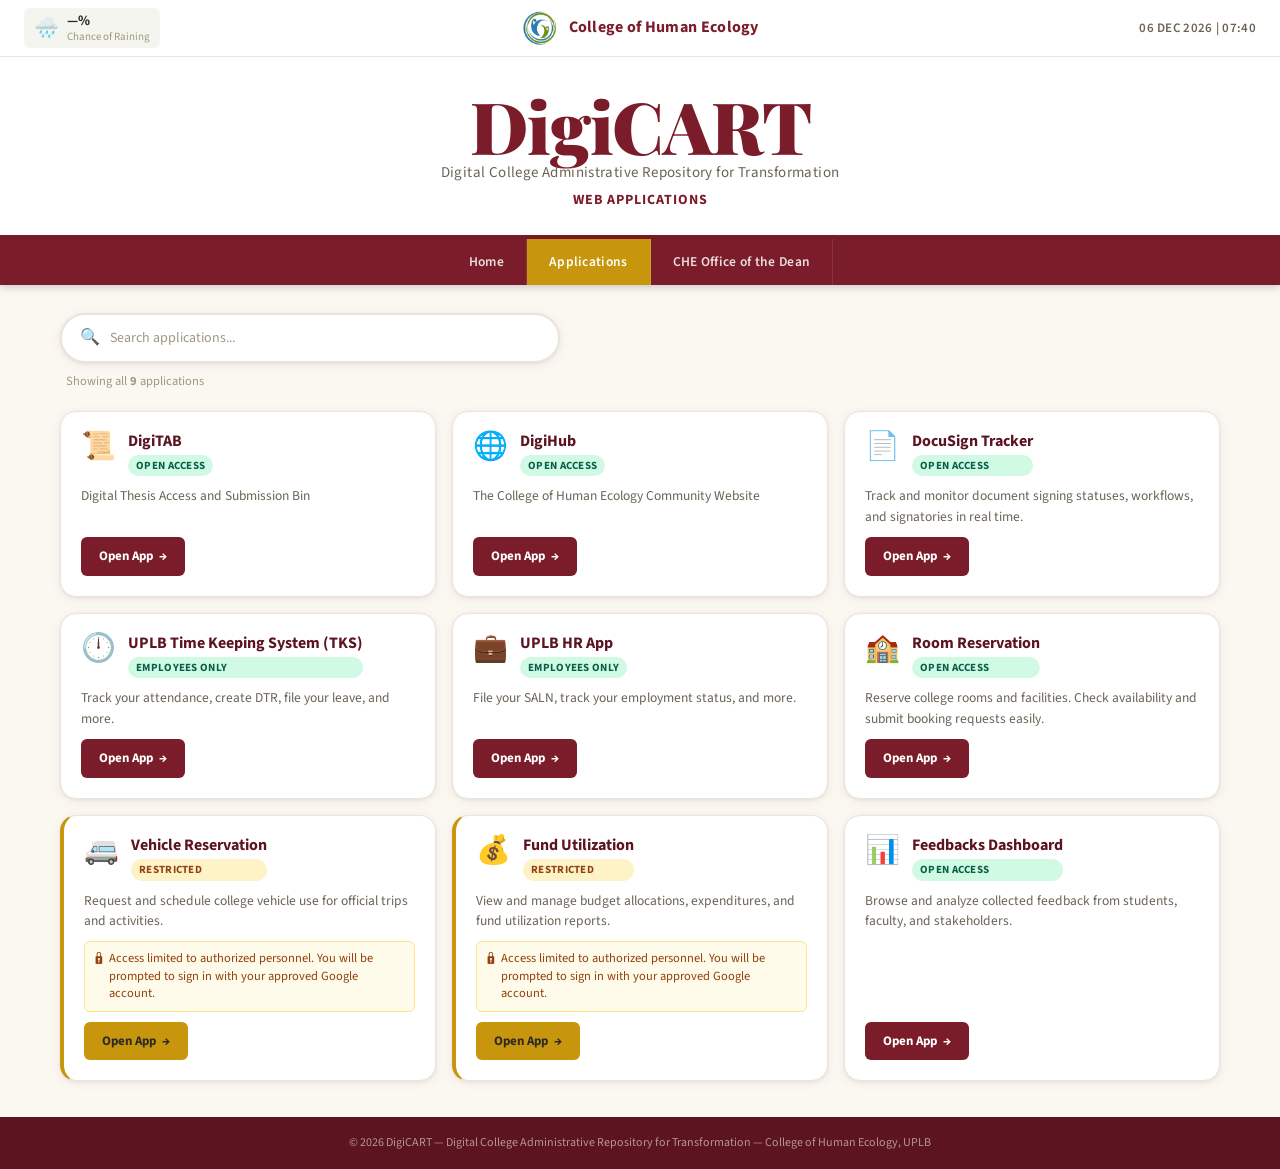
==== apps.html @ 196013cb "Add new email address to apps.html" ====
<!DOCTYPE html>
<html lang="en">
<head>
  <meta charset="UTF-8" />
  <meta name="viewport" content="width=device-width, initial-scale=1.0" />
  <title>DigiCART – Applications</title>
  <link rel="preconnect" href="https://fonts.googleapis.com" />
  <link rel="preconnect" href="https://fonts.gstatic.com" crossorigin />
  <link href="https://fonts.googleapis.com/css2?family=Playfair+Display:wght@700;900&family=Source+Sans+3:wght@300;400;600;700&display=swap" rel="stylesheet" />
  <!-- Google Identity Services -->
  <script src="https://accounts.google.com/gsi/client" async defer></script>
  <link rel="stylesheet" href="css/style.css" />
  <!-- Favicons -->
  <link rel="icon" href="favicon.ico" sizes="any" />
  <link rel="icon" type="image/png" sizes="32x32" href="favicon-32x32.png" />
  <link rel="icon" type="image/png" sizes="16x16" href="favicon-16x16.png" />
  <link rel="apple-touch-icon" href="apple-touch-icon.png" />
</head>
<body>

  <!-- TOP BAR -->
  <div class="topbar">
    <div class="topbar-left">
      <div class="weather">
        <span class="weather-icon">🌧️</span>
        <div class="weather-info">
          <span class="weather-pct" id="weatherPct">—%</span>
          <span class="weather-label">Chance of Raining</span>
        </div>
      </div>
    </div>
    <div class="topbar-center">
      <img src="assets/che-logo.png" alt="CHE Logo" class="topbar-logo" onerror="this.style.display='none'" />
      <span class="topbar-college">College of Human Ecology</span>
    </div>
    <div class="topbar-right" id="datetimeDisplay"></div>
  </div>

  <!-- HERO -->
  <header class="hero">
    <div class="hero-bg"></div>
    <div class="hero-content">
      <h1 class="logo-title">DigiCART</h1>
      <p class="logo-subtitle">Digital College Administrative Repository for Transformation</p>
      <p class="tagline">Web Applications</p>
    </div>
  </header>

  <!-- NAV -->
  <nav class="apps-nav" aria-label="Main Navigation">
    <div class="nav-inner">
      <a href="index.html" class="nav-item">Home</a>
      <a href="apps.html" class="nav-item active">Applications</a>
      <a href="chedo.html" class="nav-item special-nav">CHE Office of the Dean</a>
    </div>
  </nav>

  <!-- APPLICATIONS CONTENT -->
  <main class="page-section">
    <div class="apps-page-wrap">

      <!-- Search Bar -->
      <div class="search-wrap">
        <div class="search-box">
          <span class="search-icon">🔍</span>
          <input
            type="text"
            id="appSearch"
            class="search-input"
            placeholder="Search applications..."
            oninput="filterApps(this.value)"
            autocomplete="off"
          />
          <button class="search-clear" id="searchClear" onclick="clearSearch()" style="display:none;">✕</button>
        </div>
        <p class="search-hint" id="searchHint">Showing all <strong>...</strong> applications</p>
      </div>

      <!-- App Cards -->
      <div class="apps-grid" id="appsGrid">

        <div class="app-card" data-name="digital repository of thesis manuscript">
          <div class="app-card-header">
            <div class="app-icon">📜</div>
            <div class="app-meta">
              <h3 class="app-name">DigiTAB</h3>
              <span class="access-badge open">Open Access</span>
            </div>
          </div>
          <p class="app-desc">Digital Thesis Access and Submission Bin</p>
          <a href="javascript:void(0)" class="app-btn" data-link="https://che-dgtab.uplb.edu.ph" onclick="openApp(this)">
            Open App <span class="arrow">→</span>
          </a>
        </div>
        
        <div class="app-card" data-name="digihub che community website">
          <div class="app-card-header">
            <div class="app-icon">🌐</div>
            <div class="app-meta">
              <h3 class="app-name">DigiHub</h3>
              <span class="access-badge open">Open Access</span>
            </div>
          </div>
          <p class="app-desc">The College of Human Ecology Community Website</p>
          <a href="javascript:void(0)" class="app-btn" data-link="https://sites.google.com/up.edu.ph/che-dghub" onclick="openApp(this)">
            Open App <span class="arrow">→</span>
          </a>
        </div>
        
        <div class="app-card" data-name="docusign tracker document signing">
          <div class="app-card-header">
            <div class="app-icon">📄</div>
            <div class="app-meta">
              <h3 class="app-name">DocuSign Tracker</h3>
              <span class="access-badge open">Open Access</span>
            </div>
          </div>
          <p class="app-desc">Track and monitor document signing statuses, workflows, and signatories in real time.</p>
          <a href="javascript:void(0)" class="app-btn" data-link="https://datastudio.google.com/reporting/9c2fcb98-9b4a-47cd-9f34-782ddbe910fd" onclick="openApp(this)">
            Open App <span class="arrow">→</span>
          </a>
        </div>

        <div class="app-card" data-name="UPLB Time Keeping System">
          <div class="app-card-header">
            <div class="app-icon">🕛</div>
            <div class="app-meta">
              <h3 class="app-name">UPLB Time Keeping System (TKS)</h3>
              <span class="access-badge open">Employees Only</span>
            </div>
          </div>
          <p class="app-desc">Track your attendance, create DTR, file your leave, and more.</p>
          <a href="javascript:void(0)" class="app-btn" data-link="https://tks.uplb.edu.ph" onclick="openApp(this)">
            Open App <span class="arrow">→</span>
          </a>
        </div>

        <div class="app-card" data-name="UPLB HR App">
          <div class="app-card-header">
            <div class="app-icon">💼</div>
            <div class="app-meta">
              <h3 class="app-name">UPLB HR App</h3>
              <span class="access-badge open">Employees Only</span>
            </div>
          </div>
          <p class="app-desc">File your SALN, track your employment status, and more.</p>
          <a href="javascript:void(0)" class="app-btn" data-link="https://hr.uplb.edu.ph" onclick="openApp(this)">
            Open App <span class="arrow">→</span>
          </a>
        </div>
        
        <div class="app-card" data-name="room reservation facility booking">
          <div class="app-card-header">
            <div class="app-icon">🏫</div>
            <div class="app-meta">
              <h3 class="app-name">Room Reservation</h3>
              <span class="access-badge open">Open Access</span>
            </div>
          </div>
          <p class="app-desc">Reserve college rooms and facilities. Check availability and submit booking requests easily.</p>
          <a href="javascript:void(0)" class="app-btn" data-link="https://che-room-reserve.vercel.app/" onclick="openApp(this)">
            Open App <span class="arrow">→</span>
          </a>
        </div>

        <div class="app-card restricted" data-name="vehicle reservation transport van">
          <div class="app-card-header">
            <div class="app-icon">🚐</div>
            <div class="app-meta">
              <h3 class="app-name">Vehicle Reservation</h3>
              <span class="access-badge restricted">Restricted</span>
            </div>
          </div>
          <p class="app-desc">Request and schedule college vehicle use for official trips and activities.</p>
          <div class="restriction-note">
            <span class="lock">🔒</span>
            <span>Access limited to authorized personnel. You will be prompted to sign in with your approved Google account.</span>
          </div>
          <!--- ▼ Authorized emails for Vehicle Reservation ▼ --->
          <a href="javascript:void(0)" class="app-btn restricted-btn" data-link="https://che-vehicle-reserve.vercel.app"
             data-emails="crbalasabas@up.edu.ph,
                          edbatas@up.edu.ph,
                          marepomanta@up.edu.ph,
                          mcdacanay@up.edu.ph,
                          ddegala@up.edu.ph,
                          mddimaano4@up.edu.ph,
                          ameusebio@up.edu.ph,
                          bgeusebio1@up.edu.ph,
                          hbexconde@up.edu.ph,
                          kmgironella@up.edu.ph, 
                          mrmanalo4@up.edu.ph,
                          ssmorales@up.edu.ph, 
                          ldsaucelo@up.edu.ph,
                          lbsolis@up.edu.ph,
                          mrvalenzuela2@up.edu.ph,
                          eaaclas@up.edu.ph,
                          vsangeles@up.edu.ph,
                          canoyjinky16@gmail.com,
                          mprevilleza1@up.edu.ph,
                          semitarafe@gmail.com,
                          rmcabral@up.edu.ph,
                          drescobin@up.edu.ph,
                          asmacapua@up.edu.ph,
                          lbmateo@up.edu.ph,
                          ahpalanginan1@up.edu.ph,
                          amsuizo@up.edu.ph,
                          lmalborida@up.edu.ph,
                          sdencarnacion@up.edu.ph,
                          ryanllamas1988@gmail.com,
                          pcramos1@up.edu.ph,
                          drlampayan@up.edu.ph,
                          danterasgo@gmail.com,
                          jesusftolentino@gmail.com,
                          ilvibal@up.edu.ph,
                          aferana@up.edu.ph,
                          rlvillaran@up.edu.ph,
                          markfrancismartinez384@gmail.com,
                          adherrera1@up.edu.ph,
                          amdelacruz21@up.edu.ph,
                          jrcullat@up.edu.ph,
                          mgsamonte@up.edu.ph,
                          che_do.uplb@up.edu.ph,
                          che.kmo.uplb@up.edu.ph,
                          dsdsche.uplb@up.edu.ph,
                          che_dcerp.uplb@up.edu.ph,
                          dhfds.uplb@up.edu.ph,
                          ihnf-che@up.edu.ph"
             onclick="openGatedApp(this)">
            Open App <span class="arrow">→</span>
          </a>
        </div>

        <div class="app-card restricted" data-name="fund utilization budget finance expenditure">
          <div class="app-card-header">
            <div class="app-icon">💰</div>
            <div class="app-meta">
              <h3 class="app-name">Fund Utilization</h3>
              <span class="access-badge restricted">Restricted</span>
            </div>
          </div>
          <p class="app-desc">View and manage budget allocations, expenditures, and fund utilization reports.</p>
          <div class="restriction-note">
            <span class="lock">🔒</span>
            <span>Access limited to authorized personnel. You will be prompted to sign in with your approved Google account.</span>
          </div>
          <!--- Change this link for new deployment --->
          <!--- ▼ Authorized emails for Fund Utilization ▼ --->
          <a href="javascript:void(0)" class="app-btn restricted-btn" data-link="https://fund-utilization.vercel.app"
             data-emails="che_do.uplb@up.edu.ph,
                          che.kmo.uplb@up.edu.ph,
                          dsdsche.uplb@up.edu.ph,
                          che_dcerp.uplb@up.edu.ph,
                          dhfds.uplb@up.edu.ph,
                          ihnf-che@up.edu.ph,
                          jsamparo@up.edu.ph,
                          mrnguyenorca@up.edu.ph,
                          mddimaano4@up.edu.ph,
                          vsangeles@up.edu.ph,
                          ameusebio@up.edu.ph,
                          hbexconde@up.edu.ph,
                          drescobin@up.edu.ph,
                          lmalborida@up.edu.ph,
                          drlampayan@up.edu.ph,
                          rlvillaran@up.edu.ph,
                          jrcullat@up.edu.ph,
                          che_ocs.uplb@up.edu.ph,
                          rzalbor@up.edu.ph,
                          jpencina@up.edu.ph,
                          che_library.uplb@up.edu.ph,
                          bgeusebio1@up.edu.ph"
             onclick="openGatedApp(this)">
            Open App <span class="arrow">→</span>
          </a>
        </div>

        <div class="app-card" data-name="feedbacks dashboard survey responses">
          <div class="app-card-header">
            <div class="app-icon">📊</div>
            <div class="app-meta">
              <h3 class="app-name">Feedbacks Dashboard</h3>
              <span class="access-badge open">Open Access</span>
            </div>
          </div>
          <p class="app-desc">Browse and analyze collected feedback from students, faculty, and stakeholders.</p>
          <a href="javascript:void(0)" class="app-btn" data-link="https://che-feedback.vercel.app/" onclick="openApp(this)">
            Open App <span class="arrow">→</span>
          </a>
        </div>
      </div>

      <!-- No results -->
      <div class="no-results" id="noResults" style="display:none;">
        <span class="no-results-icon">🔎</span>
        <p>No applications found for "<span id="noResultsTerm"></span>"</p>
        <button onclick="clearSearch()">Clear search</button>
      </div>

    </div>
  </main>

  <footer class="site-footer">
    <p>© <span id="footerYear"></span> DigiCART &mdash; Digital College Administrative Repository for Transformation &mdash; College of Human Ecology, UPLB</p>
  </footer>

  <script src="js/data.js"></script>
  <script src="js/main.js"></script>
</body>
</html>
---- css/style.css ----
/* =============================================
   DigiCART – Main Stylesheet
   Color Palette: Maroon #7B1C2A | Gold #C8960C | Dark Green #1B4332
   ============================================= */

*, *::before, *::after { box-sizing: border-box; margin: 0; padding: 0; }

:root {
  --maroon:       #7B1C2A;
  --maroon-dark:  #5C1420;
  --maroon-light: #9e2236;
  --gold:         #C8960C;
  --gold-light:   #e8b420;
  --green:        #1B4332;
  --green-light:  #2D6A4F;
  --cream:        #FBF8F2;
  --white:        #FFFFFF;
  --gray-100:     #F5F5F0;
  --gray-200:     #E8E5DC;
  --gray-400:     #A09880;
  --gray-600:     #6B6355;
  --gray-800:     #2C2A24;
  --font-display: 'Playfair Display', Georgia, serif;
  --font-body:    'Source Sans 3', Arial, sans-serif;
  --radius-sm:    6px;
  --radius-md:    10px;
  --radius-lg:    16px;
  --shadow-card:  0 2px 12px rgba(123,28,42,0.08), 0 1px 3px rgba(0,0,0,0.06);
  --shadow-hover: 0 6px 24px rgba(123,28,42,0.16), 0 2px 8px rgba(0,0,0,0.08);
}

html { scroll-behavior: smooth; }

body {
  font-family: var(--font-body);
  background: var(--cream);
  color: var(--gray-800);
  min-height: 100vh;
  font-size: 15px;
  line-height: 1.6;
}

/* ── TOPBAR ── */
.topbar {
  display: flex;
  justify-content: space-between;
  align-items: center;
  padding: 8px 24px;
  background: var(--white);
  border-bottom: 1px solid var(--gray-200);
  font-size: 13px;
  color: var(--gray-600);
  position: relative;
  min-height: 56px;
}

.topbar-left { display: flex; align-items: center; gap: 10px; }

.topbar-center {
  display: flex;
  align-items: center;
  gap: 10px;
  position: absolute;
  left: 50%;
  transform: translateX(-50%);
}
.topbar-logo {
  height: 40px;
  width: auto;
  max-height: 40px;
  object-fit: contain;
  display: block;
}
.topbar-college {
  font-size: 16px;
  font-weight: 700;
  color: var(--maroon);
  letter-spacing: 0.3px;
  white-space: nowrap;
}


.weather {
  display: flex;
  align-items: center;
  gap: 8px;
  background: var(--gray-100);
  border-radius: var(--radius-sm);
  padding: 4px 10px;
}
.weather-icon { font-size: 20px; }
.weather-info { display: flex; flex-direction: column; line-height: 1.2; }
.weather-pct { font-weight: 700; font-size: 14px; color: var(--gray-800); }
.weather-label { font-size: 11px; color: var(--gray-400); }

.topbar-right { font-weight: 600; color: var(--gray-600); letter-spacing: 0.3px; }

/* ── HERO ── */
.hero {
  position: relative;
  text-align: center;
  padding: 32px 24px 24px;
  overflow: hidden;
  background: var(--white);
  border-bottom: 4px solid var(--maroon);
}

.hero-bg {
  position: absolute;
  inset: 0;
  background:
    url('assets/uplb-bg.jpg') center/cover no-repeat;
  opacity: 0.08;
  pointer-events: none;
}

.hero-content { position: relative; z-index: 1; }

.logo-wrap {
  display: flex;
  align-items: center;
  justify-content: center;
  gap: 16px;
  margin-bottom: 6px;
}

.che-logo { height: 64px; width: auto; }

.logo-title {
  font-family: var(--font-display);
  font-size: clamp(2.8rem, 6vw, 4.5rem);
  font-weight: 900;
  color: var(--maroon);
  letter-spacing: -1px;
  line-height: 1;
}

.logo-subtitle {
  font-size: 15px;
  color: var(--gray-600);
  letter-spacing: 0.4px;
  margin-bottom: 4px;
}

.tagline {
  font-size: 14px;
  font-weight: 700;
  color: var(--maroon);
  letter-spacing: 1px;
  text-transform: uppercase;
}

/* ── NAV ── */
.apps-nav {
  background: var(--maroon);
  position: sticky;
  top: 0;
  z-index: 100;
  box-shadow: 0 2px 8px rgba(0,0,0,0.2);
}

.nav-inner {
  display: flex;
  align-items: stretch;
  justify-content: center;
  overflow-x: auto;
  scrollbar-width: none;
}
.nav-inner::-webkit-scrollbar { display: none; }

.nav-item {
  display: flex;
  align-items: center;
  padding: 12px 22px;
  color: rgba(255,255,255,0.85);
  text-decoration: none;
  font-size: 13.5px;
  font-weight: 600;
  white-space: nowrap;
  letter-spacing: 0.3px;
  border-right: 1px solid rgba(255,255,255,0.1);
  transition: background 0.2s, color 0.2s;
}
.nav-item:hover, .nav-item.active { background: var(--gold); color: var(--white); }
.restricted-nav::after { content: ' 🔒'; font-size: 11px; }

/* ── DROPDOWN NAV ── */
.nav-dropdown {
  position: relative;
}
.nav-dropdown-btn {
  background: none;
  border: none;
  font-family: var(--font-body);
  cursor: pointer;
  display: flex;
  align-items: center;
  gap: 6px;
  height: 100%;
}
.nav-chevron {
  font-size: 11px;
  transition: transform 0.2s;
  display: inline-block;
}
.nav-dropdown.open .nav-chevron { transform: rotate(180deg); }

.nav-dropdown-menu {
  display: none;
  position: absolute;
  top: 100%;
  left: 50%;
  transform: translateX(-50%);
  background: var(--white);
  border-radius: var(--radius-md);
  box-shadow: 0 8px 32px rgba(0,0,0,0.18);
  border: 1px solid var(--gray-200);
  min-width: 280px;
  z-index: 999;
  overflow: hidden;
  animation: dropdownFade 0.18s ease;
}
.nav-dropdown.open .nav-dropdown-menu { display: block; }

@keyframes dropdownFade {
  from { opacity: 0; transform: translateX(-50%) translateY(-6px); }
  to   { opacity: 1; transform: translateX(-50%) translateY(0); }
}

.dropdown-item {
  display: flex;
  align-items: center;
  gap: 12px;
  padding: 11px 16px;
  text-decoration: none;
  color: var(--gray-800);
  border-bottom: 1px solid var(--gray-100);
  transition: background 0.15s;
}
.dropdown-item:last-child { border-bottom: none; }
.dropdown-item:hover { background: var(--gray-100); }

.dd-icon { font-size: 20px; flex-shrink: 0; }
.dd-text { display: flex; flex-direction: column; gap: 2px; }
.dd-name { font-size: 13.5px; font-weight: 600; color: var(--maroon-dark); }

.dd-badge {
  display: inline-block;
  font-size: 10px;
  font-weight: 700;
  padding: 1px 7px;
  border-radius: 20px;
  text-transform: uppercase;
  letter-spacing: 0.3px;
  align-self: flex-start;
}
.dd-badge.open { background: #D1FAE5; color: #065F46; }
.dd-badge.restricted { background: #FEF3C7; color: #92400E; }



/* ── PAGE SECTIONS (Home / Applications) ── */
.page-section {
  max-width: 1200px;
  margin: 0 auto;
  padding: 28px 20px;
  animation: pageFade 0.25s ease;
}
@keyframes pageFade {
  from { opacity: 0; transform: translateY(8px); }
  to   { opacity: 1; transform: translateY(0); }
}

/* ── HOME: SIDE-BY-SIDE GRID ── */
.home-grid {
  display: grid;
  grid-template-columns: 1fr 1fr;
  gap: 24px;
}

/* ── APPLICATIONS PAGE ── */
.apps-page-wrap { display: flex; flex-direction: column; gap: 20px; }

/* ── SEARCH BAR ── */
.search-wrap {
  display: flex;
  flex-direction: column;
  gap: 8px;
  max-width: 500px;
}
.search-box {
  display: flex;
  align-items: center;
  gap: 10px;
  background: var(--white);
  border: 2px solid var(--gray-200);
  border-radius: 30px;
  padding: 10px 18px;
  box-shadow: var(--shadow-card);
  transition: border-color 0.2s, box-shadow 0.2s;
}
.search-box:focus-within {
  border-color: var(--maroon);
  box-shadow: 0 0 0 3px rgba(123,28,42,0.1);
}
.search-icon { font-size: 16px; flex-shrink: 0; }
.search-input {
  border: none;
  outline: none;
  flex: 1;
  font-size: 14px;
  font-family: var(--font-body);
  color: var(--gray-800);
  background: transparent;
}
.search-input::placeholder { color: var(--gray-400); }
.search-clear {
  background: none;
  border: none;
  cursor: pointer;
  color: var(--gray-400);
  font-size: 13px;
  padding: 2px 4px;
  border-radius: 50%;
  transition: background 0.15s, color 0.15s;
}
.search-clear:hover { background: var(--gray-200); color: var(--gray-800); }
.search-hint { font-size: 12.5px; color: var(--gray-400); padding-left: 6px; }

/* ── NO RESULTS ── */
.no-results {
  text-align: center;
  padding: 48px 20px;
  color: var(--gray-400);
}
.no-results-icon { font-size: 40px; display: block; margin-bottom: 12px; }
.no-results p { font-size: 15px; margin-bottom: 14px; color: var(--gray-600); }
.no-results button {
  padding: 8px 20px;
  background: var(--maroon);
  color: #fff;
  border: none;
  border-radius: var(--radius-sm);
  font-size: 13px;
  cursor: pointer;
  font-family: var(--font-body);
}
.no-results button:hover { background: var(--maroon-dark); }

/* ── SECTION TITLE ── */
.section-title {
  font-family: var(--font-display);
  font-size: 1.4rem;
  color: var(--maroon);
  margin-bottom: 16px;
  padding-bottom: 8px;
  border-bottom: 2px solid var(--gold);
  display: inline-block;
}

/* ── APP CARDS GRID ── */
.apps-grid {
  display: grid;
  grid-template-columns: repeat(auto-fill, minmax(280px, 1fr));
  gap: 16px;
}

/* ── APP CARD ── */
.app-card {
  background: var(--white);
  border-radius: var(--radius-lg);
  border: 1.5px solid var(--gray-200);
  padding: 20px;
  box-shadow: var(--shadow-card);
  transition: box-shadow 0.25s, transform 0.2s, border-color 0.2s;
  display: flex;
  flex-direction: column;
  gap: 10px;
}
.app-card:hover {
  box-shadow: var(--shadow-hover);
  transform: translateY(-2px);
  border-color: var(--maroon-light);
}
.app-card.restricted { border-left: 4px solid var(--gold); }
.app-card.chedo-card {
  border-left: 4px solid var(--green);
  grid-column: 1 / -1;
}

.app-card-header {
  display: flex;
  align-items: flex-start;
  gap: 12px;
}
.app-icon { font-size: 28px; flex-shrink: 0; line-height: 1; }
.app-meta { display: flex; flex-direction: column; gap: 4px; }
.app-name { font-size: 16px; font-weight: 700; color: var(--maroon-dark); line-height: 1.2; }
.app-desc { font-size: 13.5px; color: var(--gray-600); line-height: 1.5; flex: 1; }

/* ── BADGES ── */
.access-badge {
  display: inline-block;
  font-size: 11px;
  font-weight: 700;
  padding: 2px 8px;
  border-radius: 20px;
  letter-spacing: 0.3px;
  text-transform: uppercase;
}
.access-badge.open { background: #D1FAE5; color: #065F46; }
.access-badge.restricted { background: #FEF3C7; color: #92400E; }
.access-badge.chedo { background: #D1FAE5; color: var(--green); }
.access-badge.small { font-size: 10px; padding: 1px 6px; }

/* ── RESTRICTION NOTE ── */
.restriction-note {
  display: flex;
  align-items: flex-start;
  gap: 6px;
  background: #FFFBEB;
  border: 1px solid #FDE68A;
  border-radius: var(--radius-sm);
  padding: 8px 10px;
  font-size: 12.5px;
  color: #92400E;
  line-height: 1.4;
}
.restriction-note.chedo-note {
  background: #F0FDF4;
  border-color: #86EFAC;
  color: #166534;
}
.restriction-note.small { font-size: 11.5px; padding: 6px 8px; }
.lock { flex-shrink: 0; font-size: 13px; }

/* ── APP BUTTONS ── */
.app-btn {
  display: inline-flex;
  align-items: center;
  gap: 6px;
  padding: 9px 18px;
  background: var(--maroon);
  color: var(--white);
  font-weight: 700;
  font-size: 13px;
  border-radius: var(--radius-sm);
  text-decoration: none;
  border: none;
  cursor: pointer;
  transition: background 0.2s, transform 0.15s;
  margin-top: auto;
  align-self: flex-start;
  font-family: var(--font-body);
}
.app-btn:hover { background: var(--maroon-dark); transform: translateX(2px); }
.app-btn .arrow { transition: transform 0.2s; }
.app-btn:hover .arrow { transform: translateX(3px); }

.restricted-btn { background: var(--gold); color: var(--gray-800); }
.restricted-btn:hover { background: #a57a09; color: var(--white); }

.chedo-btn {
  background: var(--green);
  width: 100%;
  justify-content: center;
  padding: 11px 20px;
}
.chedo-btn:hover { background: var(--green-light); }

.sub-btn { background: var(--green); font-size: 12px; padding: 7px 14px; }
.sub-btn:hover { background: var(--green-light); }


/* ── CHE DO PORTAL HIDDEN/REVEAL ── */
.chedo-hidden {
  display: none;
}
.chedo-revealed {
  display: flex;
  animation: chedoReveal 0.4s ease;
}
@keyframes chedoReveal {
  from { opacity: 0; transform: translateY(16px); }
  to   { opacity: 1; transform: translateY(0); }
}


.chedo-subapps {
  display: none;
  flex-direction: column;
  gap: 12px;
  margin-top: 4px;
  padding-top: 16px;
  border-top: 2px dashed var(--green-light);
}
.chedo-subapps.open { display: flex; }

.subapps-label {
  font-size: 11px;
  font-weight: 700;
  text-transform: uppercase;
  letter-spacing: 1px;
  color: var(--green);
  margin-bottom: 4px;
}

.sub-app-card {
  background: var(--gray-100);
  border-radius: var(--radius-md);
  border: 1px solid #D1FAE5;
  padding: 14px;
  display: flex;
  flex-direction: column;
  gap: 8px;
}

.sub-app-header {
  display: flex;
  align-items: center;
  gap: 10px;
}
.sub-icon { font-size: 20px; }
.sub-name { font-size: 14px; font-weight: 700; color: var(--green); }
.sub-desc { font-size: 12.5px; color: var(--gray-600); }

/* ── SIDEBAR ── */
.sidebar { display: flex; flex-direction: column; gap: 16px; }

.sidebar-card {
  border-radius: var(--radius-lg);
  padding: 20px;
  box-shadow: var(--shadow-card);
}

/* Events card */
.events-card {
  background: var(--maroon);
  color: var(--white);
}
.events-card .sidebar-title {
  font-family: var(--font-display);
  font-size: 1.2rem;
  color: var(--white);
  margin-bottom: 14px;
  font-weight: 700;
}

.event-month {
  font-size: 13px;
  font-weight: 700;
  color: var(--gold-light);
  text-transform: uppercase;
  letter-spacing: 1px;
  margin: 10px 0 8px;
}

.event-item {
  display: flex;
  align-items: flex-start;
  gap: 14px;
  padding: 7px 0;
  border-bottom: 1px solid rgba(255,255,255,0.1);
}
.event-item:last-child { border-bottom: none; }
.event-day {
  font-size: 15px;
  font-weight: 700;
  color: var(--gold-light);
  min-width: 24px;
  flex-shrink: 0;
}
.event-name { font-size: 13.5px; color: rgba(255,255,255,0.9); line-height: 1.4; }
.event-name sup { font-size: 10px; }

/* Past events — dimmed / grayed out */
.event-item.event-past { opacity: 0.45; }
.event-item.event-past .event-day  { color: rgba(255,255,255,0.5); }
.event-item.event-past .event-name { color: rgba(255,255,255,0.5); }

/* Next upcoming event — highlighted */
.event-item.event-next {
  background: rgba(200,150,12,0.18);
  border: 1px solid rgba(232,180,32,0.5);
  border-left: 3px solid var(--gold-light);
  border-radius: 8px;
  padding: 10px 12px;
  margin: 6px 0;
}
.event-item.event-next .event-day  { color: var(--gold-light); }
.event-item.event-next .event-name { color: var(--white); font-weight: 600; }
.event-badge {
  margin-left: auto;
  align-self: flex-start;
  flex-shrink: 0;
  font-size: 9.5px;
  font-weight: 700;
  letter-spacing: 0.6px;
  text-transform: uppercase;
  background: var(--gold-light);
  color: var(--maroon-dark);
  padding: 2px 8px;
  border-radius: 20px;
  white-space: nowrap;
}

/* DigiHUB reference card */
.digihub-card {
  position: relative;
  display: flex;
  flex-direction: column;
  align-items: center;
  justify-content: center;
  text-align: center;
  background: var(--white);
  border: 1px solid var(--gray-200);
  border-top: 4px solid var(--gold);
  overflow: hidden;
}
.digihub-card::before {
  content: "";
  position: absolute;
  inset: 0;
  background:
    radial-gradient(circle at 88% 12%, rgba(200,150,12,0.07), transparent 42%),
    radial-gradient(circle at 8% 92%, rgba(123,28,42,0.06), transparent 45%);
  pointer-events: none;
}
.digihub-card > * { position: relative; z-index: 1; }

.digihub-emblem {
  display: flex;
  align-items: center;
  justify-content: center;
  width: 56px;
  height: 56px;
  margin-bottom: 14px;
  border-radius: 50%;
  background: var(--cream);
  border: 1px solid var(--gray-200);
  color: var(--maroon);
}

.digihub-title {
  font-family: var(--font-display);
  font-size: 1.45rem;
  font-weight: 900;
  color: var(--maroon);
  letter-spacing: 0.3px;
  margin-bottom: 6px;
}
.digihub-title::after {
  content: "";
  display: block;
  width: 46px;
  height: 2px;
  margin: 10px auto 0;
  background: var(--gold);
  border-radius: 2px;
}

.digihub-text {
  max-width: 340px;
  margin: 14px 0 22px;
  font-size: 14.5px;
  line-height: 1.65;
  color: var(--gray-600);
}
.digihub-inline-link {
  color: var(--maroon);
  font-weight: 600;
  text-decoration: none;
  border-bottom: 1.5px solid var(--gold);
  transition: color 0.2s, border-color 0.2s;
}
.digihub-inline-link:hover {
  color: var(--maroon-dark);
  border-color: var(--maroon-dark);
}

.digihub-btn {
  display: inline-flex;
  align-items: center;
  gap: 8px;
  padding: 11px 24px;
  background: var(--maroon);
  color: var(--white);
  font-family: var(--font-body);
  font-size: 14px;
  font-weight: 600;
  letter-spacing: 0.3px;
  text-decoration: none;
  border-radius: 30px;
  box-shadow: 0 2px 8px rgba(123,28,42,0.18);
  transition: background 0.2s, transform 0.2s, box-shadow 0.2s;
}
.digihub-btn:hover {
  background: var(--maroon-dark);
  transform: translateY(-2px);
  box-shadow: var(--shadow-hover);
}
.digihub-arrow { transition: transform 0.2s; }
.digihub-btn:hover .digihub-arrow { transform: translateX(4px); }

/* ── RESTRICTED ACCESS MODAL ── */
#restricted-modal {
  position: fixed;
  inset: 0;
  z-index: 10000;
  display: flex;
  align-items: center;
  justify-content: center;
  opacity: 0;
  transition: opacity 0.25s ease;
}
#restricted-modal.modal-visible { opacity: 1; }

.modal-backdrop {
  position: absolute;
  inset: 0;
  background: rgba(0, 0, 0, 0.55);
  backdrop-filter: blur(3px);
}

.modal-box {
  position: relative;
  background: var(--white);
  border-radius: 18px;
  padding: 36px 32px 28px;
  max-width: 420px;
  width: 90%;
  box-shadow: 0 20px 60px rgba(0,0,0,0.25);
  transform: translateY(16px);
  transition: transform 0.25s ease;
  text-align: center;
}
#restricted-modal.modal-visible .modal-box {
  transform: translateY(0);
}

.modal-icon {
  font-size: 44px;
  margin-bottom: 12px;
  line-height: 1;
}

.modal-title {
  font-family: var(--font-display);
  font-size: 1.3rem;
  color: var(--maroon);
  margin-bottom: 4px;
}

.modal-app-name {
  font-size: 13px;
  font-weight: 700;
  color: var(--gold);
  text-transform: uppercase;
  letter-spacing: 0.8px;
  margin-bottom: 20px;
}

.modal-body {
  background: var(--gray-100);
  border-radius: 10px;
  padding: 16px;
  margin-bottom: 24px;
  text-align: left;
}

.modal-body > p {
  font-size: 13.5px;
  color: var(--gray-600);
  margin-bottom: 14px;
  text-align: center;
}

.modal-steps {
  display: flex;
  flex-direction: column;
  gap: 10px;
}

.modal-step {
  display: flex;
  align-items: flex-start;
  gap: 10px;
  font-size: 13px;
  color: var(--gray-800);
  line-height: 1.45;
}

.step-num {
  background: var(--maroon);
  color: white;
  font-size: 11px;
  font-weight: 700;
  width: 20px;
  height: 20px;
  border-radius: 50%;
  display: flex;
  align-items: center;
  justify-content: center;
  flex-shrink: 0;
  margin-top: 1px;
}

.modal-actions {
  display: flex;
  gap: 10px;
  justify-content: center;
}

.modal-btn {
  padding: 10px 24px;
  border-radius: var(--radius-sm);
  font-size: 14px;
  font-weight: 700;
  font-family: var(--font-body);
  cursor: pointer;
  border: none;
  transition: background 0.2s, transform 0.15s;
}
.modal-btn:hover { transform: translateY(-1px); }

.modal-btn.cancel {
  background: var(--gray-200);
  color: var(--gray-800);
  flex: 1;
}
.modal-btn.cancel:hover { background: var(--gray-400); color: white; }

.modal-btn.continue {
  background: var(--maroon);
  color: white;
  flex: 2;
  display: flex;
  align-items: center;
  justify-content: center;
  gap: 6px;
}
.modal-btn.continue:hover { background: var(--maroon-dark); }

/* ── EMAIL VERIFICATION MODAL ── */
#email-verify-modal {
  position: fixed;
  inset: 0;
  z-index: 10000;
  display: flex;
  align-items: center;
  justify-content: center;
  opacity: 0;
  transition: opacity 0.25s ease;
}
#email-verify-modal.modal-visible { opacity: 1; }

.ev-backdrop {
  position: absolute;
  inset: 0;
  background: rgba(0, 0, 0, 0.55);
  backdrop-filter: blur(3px);
}

.ev-box {
  position: relative;
  background: var(--white);
  border-radius: 18px;
  padding: 36px 32px 28px;
  max-width: 440px;
  width: 90%;
  box-shadow: 0 20px 60px rgba(0,0,0,0.25);
  transform: translateY(16px);
  transition: transform 0.25s ease;
  text-align: center;
}
#email-verify-modal.modal-visible .ev-box { transform: translateY(0); }

.ev-icon { font-size: 44px; margin-bottom: 12px; line-height: 1; }

.ev-title {
  font-family: var(--font-display);
  font-size: 1.3rem;
  color: var(--maroon);
  margin-bottom: 6px;
}

.ev-subtitle {
  font-size: 13px;
  color: var(--gray-600);
  margin-bottom: 20px;
  line-height: 1.5;
}

.ev-input-wrap {
  display: flex;
  flex-direction: column;
  gap: 8px;
  margin-bottom: 20px;
  text-align: left;
}

.ev-label {
  font-size: 12px;
  font-weight: 700;
  color: var(--gray-600);
  text-transform: uppercase;
  letter-spacing: 0.5px;
}

.ev-input {
  width: 100%;
  padding: 11px 14px;
  border: 2px solid var(--gray-200);
  border-radius: var(--radius-sm);
  font-size: 14px;
  font-family: var(--font-body);
  color: var(--gray-800);
  transition: border-color 0.2s, box-shadow 0.2s;
  outline: none;
}
.ev-input:focus {
  border-color: var(--maroon);
  box-shadow: 0 0 0 3px rgba(123,28,42,0.1);
}
.ev-input.ev-error {
  border-color: #dc2626;
  box-shadow: 0 0 0 3px rgba(220,38,38,0.1);
}

.ev-error-msg {
  font-size: 12px;
  color: #dc2626;
  font-weight: 600;
  display: none;
  gap: 4px;
  align-items: center;
}
.ev-error-msg.show { display: flex; }

.ev-hint {
  font-size: 11.5px;
  color: var(--gray-400);
  background: var(--gray-100);
  border-radius: var(--radius-sm);
  padding: 8px 12px;
  text-align: left;
  margin-bottom: 20px;
}
.ev-hint strong { color: var(--maroon); }

.ev-actions {
  display: flex;
  gap: 10px;
  justify-content: center;
}

.ev-btn {
  padding: 10px 24px;
  border-radius: var(--radius-sm);
  font-size: 14px;
  font-weight: 700;
  font-family: var(--font-body);
  cursor: pointer;
  border: none;
  transition: background 0.2s, transform 0.15s;
}
.ev-btn:hover { transform: translateY(-1px); }

.ev-btn.cancel {
  background: var(--gray-200);
  color: var(--gray-800);
  flex: 1;
}
.ev-btn.cancel:hover { background: var(--gray-400); color: white; }

.ev-btn.verify {
  background: var(--maroon);
  color: white;
  flex: 2;
  display: flex;
  align-items: center;
  justify-content: center;
  gap: 6px;
}
.ev-btn.verify:hover { background: var(--maroon-dark); }
.ev-btn.verify:disabled {
  background: var(--gray-400);
  cursor: not-allowed;
  transform: none;
}

/* ── CHE DO RESTRICTED MODAL ── */
#chedo-restricted-modal {
  position: fixed;
  inset: 0;
  z-index: 10000;
  display: flex;
  align-items: center;
  justify-content: center;
  opacity: 0;
  transition: opacity 0.25s ease;
}
#chedo-restricted-modal.modal-visible { opacity: 1; }

.chedo-modal-box {
  border-top: 4px solid #2D6A4F;
}

.chedo-modal-title {
  color: #1B4332 !important;
}

.chedo-modal-app-name {
  color: #C8960C !important;
}

.chedo-step-num {
  background: #2D6A4F !important;
}

.chedo-continue-btn {
  background: #1B4332 !important;
}
.chedo-continue-btn:hover {
  background: #0D2B1F !important;
}

#chedo-restricted-modal .modal-box {
  transform: translateY(16px);
  transition: transform 0.25s ease;
}
#chedo-restricted-modal.modal-visible .modal-box {
  transform: translateY(0);
}

/* ── FOOTER ── */
.site-footer {
  text-align: center;
  padding: 16px;
  background: var(--maroon-dark);
  color: rgba(255,255,255,0.55);
  font-size: 12px;
  margin-top: 8px;
}

/* ── RESPONSIVE ── */
@media (max-width: 900px) {
  .home-grid { grid-template-columns: 1fr; }
}

@media (max-width: 600px) {
  .logo-title { font-size: 2.5rem; }
  .apps-grid { grid-template-columns: 1fr; }
  .topbar { flex-direction: column; gap: 4px; align-items: flex-start; }
  .topbar-center { position: static; transform: none; }
  .search-wrap { max-width: 100%; }
  .modal-box { padding: 28px 20px 22px; }
  .modal-actions { flex-direction: column; }
}
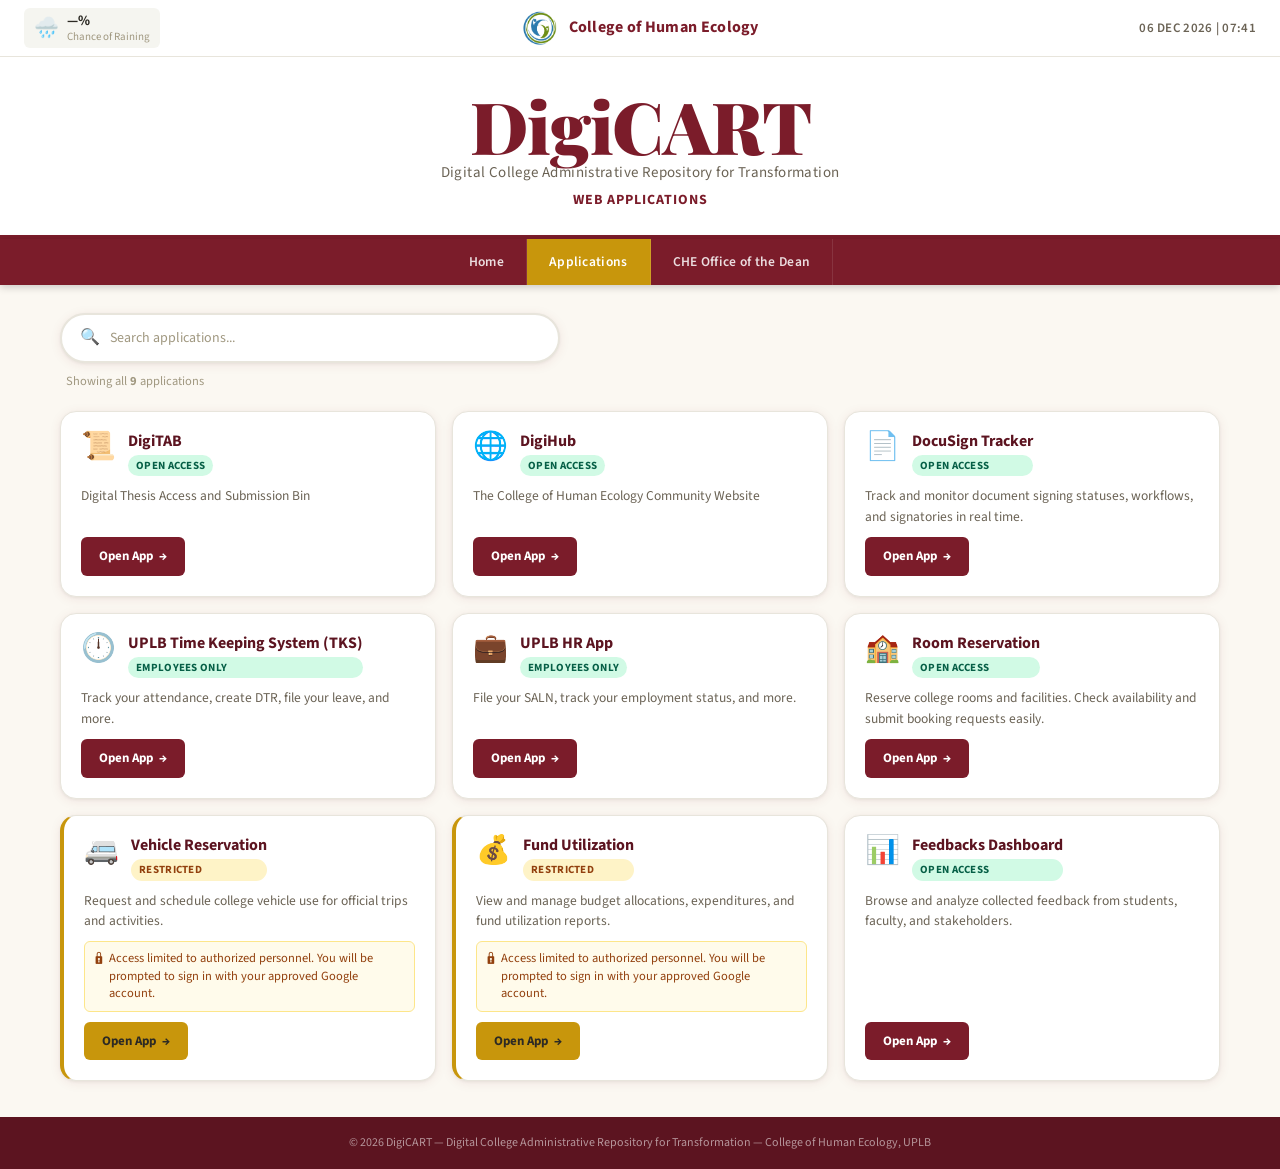
==== commit 3782826b: "Add data-embed attribute to app links" ====
--- a/apps.html
+++ b/apps.html
@@ -17,7 +17,6 @@
   <link rel="apple-touch-icon" href="apple-touch-icon.png" />
 </head>
 <body>
-
   <!-- TOP BAR -->
   <div class="topbar">
     <div class="topbar-left">
@@ -35,7 +34,6 @@
     </div>
     <div class="topbar-right" id="datetimeDisplay"></div>
   </div>
-
   <!-- HERO -->
   <header class="hero">
     <div class="hero-bg"></div>
@@ -45,7 +43,6 @@
       <p class="tagline">Web Applications</p>
     </div>
   </header>
-
   <!-- NAV -->
   <nav class="apps-nav" aria-label="Main Navigation">
     <div class="nav-inner">
@@ -54,11 +51,9 @@
       <a href="chedo.html" class="nav-item special-nav">CHE Office of the Dean</a>
     </div>
   </nav>
-
   <!-- APPLICATIONS CONTENT -->
   <main class="page-section">
     <div class="apps-page-wrap">
-
       <!-- Search Bar -->
       <div class="search-wrap">
         <div class="search-box">
@@ -75,10 +70,8 @@
         </div>
         <p class="search-hint" id="searchHint">Showing all <strong>...</strong> applications</p>
       </div>
-
       <!-- App Cards -->
       <div class="apps-grid" id="appsGrid">
-
         <div class="app-card" data-name="digital repository of thesis manuscript">
           <div class="app-card-header">
             <div class="app-icon">📜</div>
@@ -92,7 +85,7 @@
             Open App <span class="arrow">→</span>
           </a>
         </div>
-        
+
         <div class="app-card" data-name="digihub che community website">
           <div class="app-card-header">
             <div class="app-icon">🌐</div>
@@ -106,7 +99,7 @@
             Open App <span class="arrow">→</span>
           </a>
         </div>
-        
+
         <div class="app-card" data-name="docusign tracker document signing">
           <div class="app-card-header">
             <div class="app-icon">📄</div>
@@ -120,7 +113,6 @@
             Open App <span class="arrow">→</span>
           </a>
         </div>
-
         <div class="app-card" data-name="UPLB Time Keeping System">
           <div class="app-card-header">
             <div class="app-icon">🕛</div>
@@ -134,7 +126,6 @@
             Open App <span class="arrow">→</span>
           </a>
         </div>
-
         <div class="app-card" data-name="UPLB HR App">
           <div class="app-card-header">
             <div class="app-icon">💼</div>
@@ -148,7 +139,7 @@
             Open App <span class="arrow">→</span>
           </a>
         </div>
-        
+
         <div class="app-card" data-name="room reservation facility booking">
           <div class="app-card-header">
             <div class="app-icon">🏫</div>
@@ -158,11 +149,10 @@
             </div>
           </div>
           <p class="app-desc">Reserve college rooms and facilities. Check availability and submit booking requests easily.</p>
-          <a href="javascript:void(0)" class="app-btn" data-link="https://che-room-reserve.vercel.app/" onclick="openApp(this)">
-            Open App <span class="arrow">→</span>
-          </a>
-        </div>
-
+          <a href="javascript:void(0)" class="app-btn" data-link="https://che-room-reserve.vercel.app/" data-embed="true" onclick="openApp(this)">
+            Open App <span class="arrow">→</span>
+          </a>
+        </div>
         <div class="app-card restricted" data-name="vehicle reservation transport van">
           <div class="app-card-header">
             <div class="app-icon">🚐</div>
@@ -177,7 +167,7 @@
             <span>Access limited to authorized personnel. You will be prompted to sign in with your approved Google account.</span>
           </div>
           <!--- ▼ Authorized emails for Vehicle Reservation ▼ --->
-          <a href="javascript:void(0)" class="app-btn restricted-btn" data-link="https://che-vehicle-reserve.vercel.app"
+          <a href="javascript:void(0)" class="app-btn restricted-btn" data-link="https://che-vehicle-reserve.vercel.app" data-embed="true"
              data-emails="crbalasabas@up.edu.ph,
                           edbatas@up.edu.ph,
                           marepomanta@up.edu.ph,
@@ -187,9 +177,9 @@
                           ameusebio@up.edu.ph,
                           bgeusebio1@up.edu.ph,
                           hbexconde@up.edu.ph,
-                          kmgironella@up.edu.ph, 
+                          kmgironella@up.edu.ph,
                           mrmanalo4@up.edu.ph,
-                          ssmorales@up.edu.ph, 
+                          ssmorales@up.edu.ph,
                           ldsaucelo@up.edu.ph,
                           lbsolis@up.edu.ph,
                           mrvalenzuela2@up.edu.ph,
@@ -224,12 +214,13 @@
                           dsdsche.uplb@up.edu.ph,
                           che_dcerp.uplb@up.edu.ph,
                           dhfds.uplb@up.edu.ph,
-                          ihnf-che@up.edu.ph"
+                          ihnf-che@up.edu.ph,
+                          jpencina@up.edu.ph,
+                          che_library.uplb@up.edu.ph"
              onclick="openGatedApp(this)">
             Open App <span class="arrow">→</span>
           </a>
         </div>
-
         <div class="app-card restricted" data-name="fund utilization budget finance expenditure">
           <div class="app-card-header">
             <div class="app-icon">💰</div>
@@ -245,7 +236,7 @@
           </div>
           <!--- Change this link for new deployment --->
           <!--- ▼ Authorized emails for Fund Utilization ▼ --->
-          <a href="javascript:void(0)" class="app-btn restricted-btn" data-link="https://fund-utilization.vercel.app"
+          <a href="javascript:void(0)" class="app-btn restricted-btn" data-link="https://fund-utilization.vercel.app" data-embed="true"
              data-emails="che_do.uplb@up.edu.ph,
                           che.kmo.uplb@up.edu.ph,
                           dsdsche.uplb@up.edu.ph,
@@ -272,7 +263,6 @@
             Open App <span class="arrow">→</span>
           </a>
         </div>
-
         <div class="app-card" data-name="feedbacks dashboard survey responses">
           <div class="app-card-header">
             <div class="app-icon">📊</div>
@@ -282,26 +272,22 @@
             </div>
           </div>
           <p class="app-desc">Browse and analyze collected feedback from students, faculty, and stakeholders.</p>
-          <a href="javascript:void(0)" class="app-btn" data-link="https://che-feedback.vercel.app/" onclick="openApp(this)">
-            Open App <span class="arrow">→</span>
-          </a>
-        </div>
-      </div>
-
+          <a href="javascript:void(0)" class="app-btn" data-link="https://che-feedback.vercel.app/" data-embed="true" onclick="openApp(this)">
+            Open App <span class="arrow">→</span>
+          </a>
+        </div>
+      </div>
       <!-- No results -->
       <div class="no-results" id="noResults" style="display:none;">
         <span class="no-results-icon">🔎</span>
         <p>No applications found for "<span id="noResultsTerm"></span>"</p>
         <button onclick="clearSearch()">Clear search</button>
       </div>
-
     </div>
   </main>
-
   <footer class="site-footer">
     <p>© <span id="footerYear"></span> DigiCART &mdash; Digital College Administrative Repository for Transformation &mdash; College of Human Ecology, UPLB</p>
   </footer>
-
   <script src="js/data.js"></script>
   <script src="js/main.js"></script>
 </body>
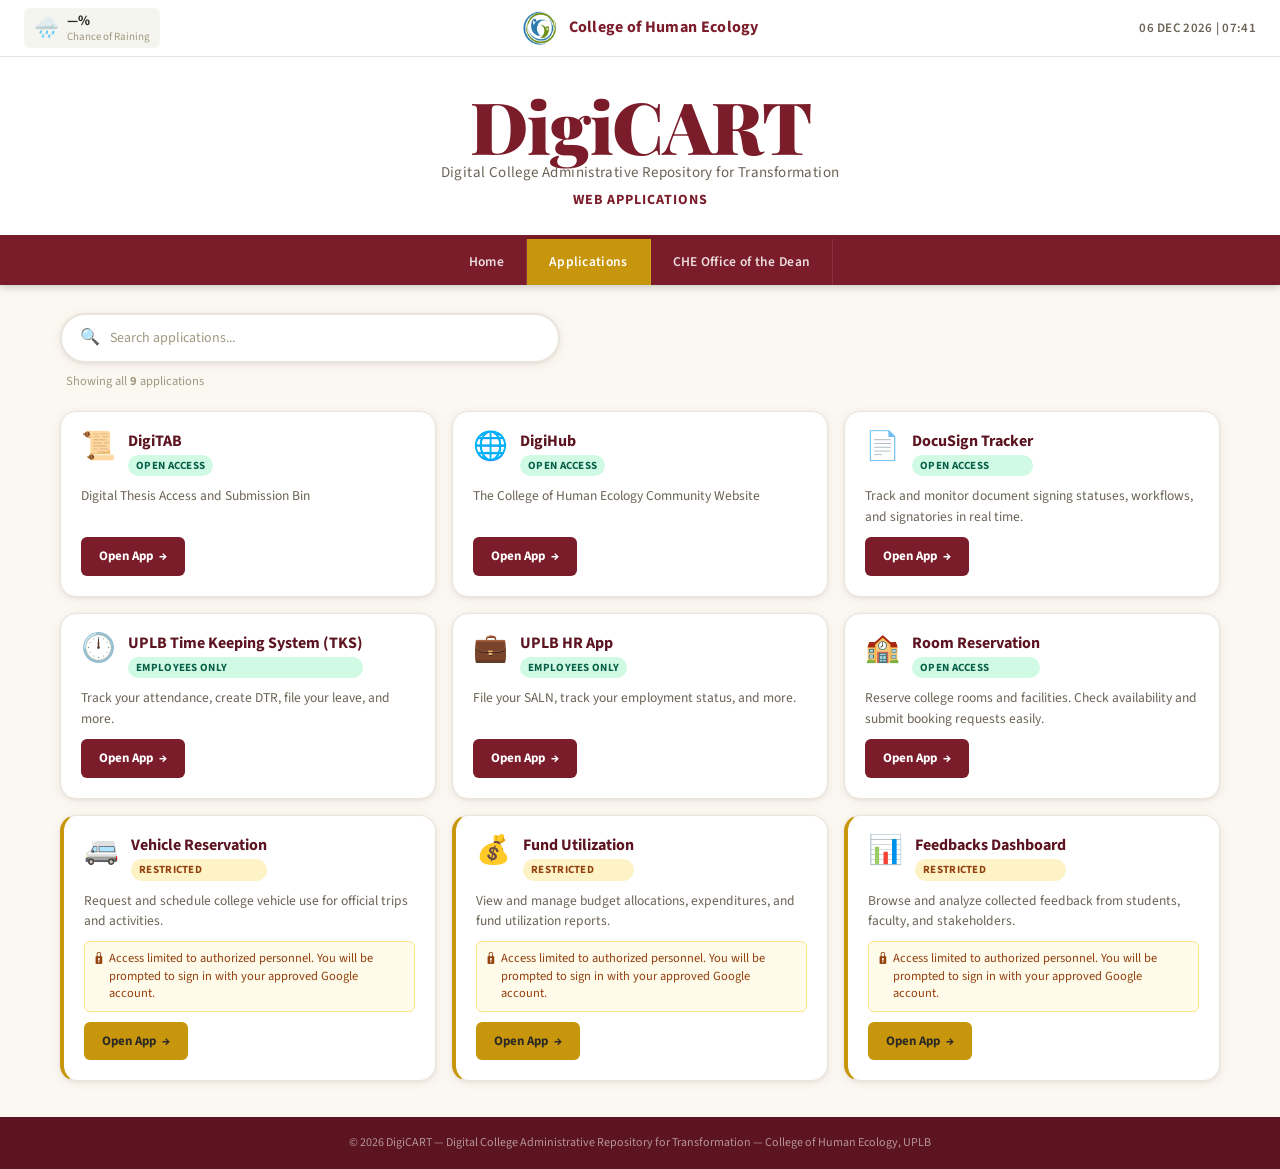
==== commit 7c586c51: "Enhance Feedbacks Dashboard with restricted access info Added restricted access badge and updated ap" ====
--- a/apps.html
+++ b/apps.html
@@ -149,10 +149,11 @@
             </div>
           </div>
           <p class="app-desc">Reserve college rooms and facilities. Check availability and submit booking requests easily.</p>
-          <a href="javascript:void(0)" class="app-btn" data-link="https://che-room-reserve.vercel.app/" data-embed="true" onclick="openApp(this)">
-            Open App <span class="arrow">→</span>
-          </a>
-        </div>
+          <a href="javascript:void(0)" class="app-btn" data-link="https://che-room-reserve.vercel.app/" data-embed="true" data-slug="room-reservation" onclick="openApp(this)">
+            Open App <span class="arrow">→</span>
+          </a>
+        </div>
+        
         <div class="app-card restricted" data-name="vehicle reservation transport van">
           <div class="app-card-header">
             <div class="app-icon">🚐</div>
@@ -167,7 +168,7 @@
             <span>Access limited to authorized personnel. You will be prompted to sign in with your approved Google account.</span>
           </div>
           <!--- ▼ Authorized emails for Vehicle Reservation ▼ --->
-          <a href="javascript:void(0)" class="app-btn restricted-btn" data-link="https://che-vehicle-reserve.vercel.app" data-embed="true"
+          <a href="javascript:void(0)" class="app-btn restricted-btn" data-link="https://che-vehicle-reserve.vercel.app" data-embed="true" data-slug="vehicle-reservation"
              data-emails="crbalasabas@up.edu.ph,
                           edbatas@up.edu.ph,
                           marepomanta@up.edu.ph,
@@ -221,6 +222,7 @@
             Open App <span class="arrow">→</span>
           </a>
         </div>
+        
         <div class="app-card restricted" data-name="fund utilization budget finance expenditure">
           <div class="app-card-header">
             <div class="app-icon">💰</div>
@@ -236,7 +238,7 @@
           </div>
           <!--- Change this link for new deployment --->
           <!--- ▼ Authorized emails for Fund Utilization ▼ --->
-          <a href="javascript:void(0)" class="app-btn restricted-btn" data-link="https://fund-utilization.vercel.app" data-embed="true"
+          <a href="javascript:void(0)" class="app-btn restricted-btn" data-link="https://fund-utilization.vercel.app" data-embed="true" data-slug="fund-utilization"
              data-emails="che_do.uplb@up.edu.ph,
                           che.kmo.uplb@up.edu.ph,
                           dsdsche.uplb@up.edu.ph,
@@ -263,20 +265,65 @@
             Open App <span class="arrow">→</span>
           </a>
         </div>
-        <div class="app-card" data-name="feedbacks dashboard survey responses">
+
+        <div class="app-card restricted" data-name="feedbacks dashboard survey responses">
           <div class="app-card-header">
             <div class="app-icon">📊</div>
             <div class="app-meta">
               <h3 class="app-name">Feedbacks Dashboard</h3>
-              <span class="access-badge open">Open Access</span>
+              <span class="access-badge restricted">Restricted</span>
             </div>
           </div>
           <p class="app-desc">Browse and analyze collected feedback from students, faculty, and stakeholders.</p>
-          <a href="javascript:void(0)" class="app-btn" data-link="https://che-feedback.vercel.app/" data-embed="true" onclick="openApp(this)">
-            Open App <span class="arrow">→</span>
-          </a>
-        </div>
-      </div>
+          <div class="restriction-note">
+            <span class="lock">🔒</span>
+            <span>Access limited to authorized personnel. You will be prompted to sign in with your approved Google account.</span>
+          </div>
+          <!--- Change this link for new deployment --->
+          <!--- ▼ Authorized emails for Fund Utilization ▼ --->
+          <a href="javascript:void(0)" class="app-btn restricted-btn" data-link="https://che-feedback.vercel.app/" data-embed="true" data-slug="feedbacks-dashboard"
+             data-emails="che_do.uplb@up.edu.ph,
+                          che.kmo.uplb@up.edu.ph,
+                          dsdsche.uplb@up.edu.ph,
+                          che_dcerp.uplb@up.edu.ph,
+                          dhfds.uplb@up.edu.ph,
+                          ihnf-che@up.edu.ph,
+                          jsamparo@up.edu.ph,
+                          mrnguyenorca@up.edu.ph,
+                          mddimaano4@up.edu.ph,
+                          vsangeles@up.edu.ph,
+                          ameusebio@up.edu.ph,
+                          hbexconde@up.edu.ph,
+                          drescobin@up.edu.ph,
+                          lmalborida@up.edu.ph,
+                          drlampayan@up.edu.ph,
+                          rlvillaran@up.edu.ph,
+                          jrcullat@up.edu.ph,
+                          che_ocs.uplb@up.edu.ph,
+                          rzalbor@up.edu.ph,
+                          jpencina@up.edu.ph,
+                          che_library.uplb@up.edu.ph,
+                          bgeusebio1@up.edu.ph"
+             onclick="openGatedApp(this)">
+            Open App <span class="arrow">→</span>
+          </a>
+        </div>
+        
+       <!-- <div class="app-card" data-name="feedbacks dashboard survey responses">
+          <div class="app-card-header">
+            <div class="app-icon">📊</div>
+            <div class="app-meta">
+              <h3 class="app-name">Feedbacks Dashboard</h3>
+              <span class="access-badge open">Open Access</span>
+            </div>
+          </div>
+          <p class="app-desc">Browse and analyze collected feedback from students, faculty, and stakeholders.</p>
+          <a href="javascript:void(0)" class="app-btn" data-link="https://che-feedback.vercel.app/" data-embed="true" data-slug="feedbacks-dashboard" onclick="openApp(this)">
+            Open App <span class="arrow">→</span>
+          </a>
+        </div>
+      </div> -->
+      
       <!-- No results -->
       <div class="no-results" id="noResults" style="display:none;">
         <span class="no-results-icon">🔎</span>
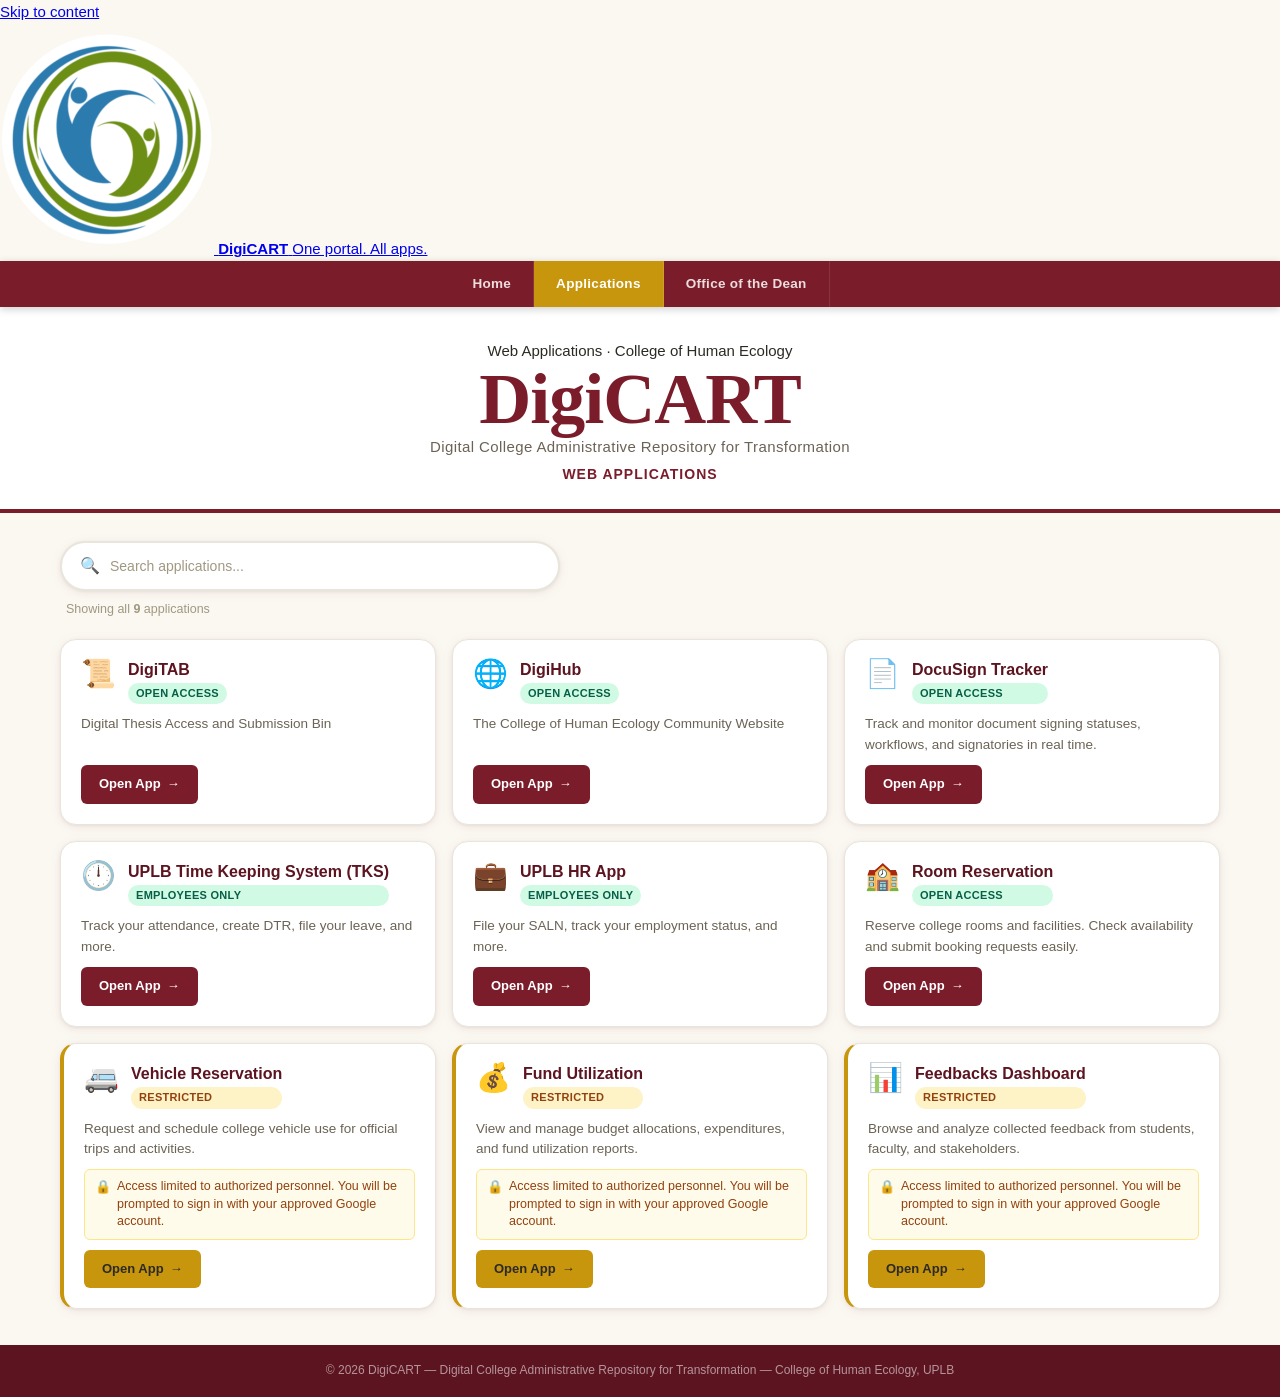
==== commit a65390ee: "Refactor header and navigation structure in apps.html Updated font links and restructured header and" ====
--- a/apps.html
+++ b/apps.html
@@ -6,7 +6,7 @@
   <title>DigiCART – Applications</title>
   <link rel="preconnect" href="https://fonts.googleapis.com" />
   <link rel="preconnect" href="https://fonts.gstatic.com" crossorigin />
-  <link href="https://fonts.googleapis.com/css2?family=Playfair+Display:wght@700;900&family=Source+Sans+3:wght@300;400;600;700&display=swap" rel="stylesheet" />
+  <link href="https://fonts.googleapis.com/css2?family=Fraunces:opsz,wght@9..144,500;9..144,600;9..144,700&family=Instrument+Sans:wght@400;500;600;700&display=swap" rel="stylesheet" />
   <!-- Google Identity Services -->
   <script src="https://accounts.google.com/gsi/client" async defer></script>
   <link rel="stylesheet" href="css/style.css" />
@@ -17,42 +17,40 @@
   <link rel="apple-touch-icon" href="apple-touch-icon.png" />
 </head>
 <body>
-  <!-- TOP BAR -->
-  <div class="topbar">
-    <div class="topbar-left">
-      <div class="weather">
-        <span class="weather-icon">🌧️</span>
-        <div class="weather-info">
-          <span class="weather-pct" id="weatherPct">—%</span>
-          <span class="weather-label">Chance of Raining</span>
-        </div>
-      </div>
+  <a class="skip-link" href="#main">Skip to content</a>
+
+  <!-- SITE HEADER: brand + nav -->
+  <header class="site-head">
+    <div class="site-head-inner">
+      <a class="brand" href="index.html" aria-label="DigiCART home">
+        <img src="assets/che-logo.png" alt="College of Human Ecology logo" class="brand-logo" onerror="this.style.display='none'" />
+        <span class="brand-word">
+          <strong>DigiCART</strong>
+          <span>One portal. All apps.</span>
+        </span>
+      </a>
+      <nav class="apps-nav" aria-label="Main Navigation">
+        <div class="nav-inner">
+          <a href="index.html" class="nav-item">Home</a>
+          <a href="apps.html" class="nav-item active" aria-current="page">Applications</a>
+          <a href="chedo.html" class="nav-item special-nav">Office of the Dean</a>
+        </div>
+      </nav>
     </div>
-    <div class="topbar-center">
-      <img src="assets/che-logo.png" alt="CHE Logo" class="topbar-logo" onerror="this.style.display='none'" />
-      <span class="topbar-college">College of Human Ecology</span>
-    </div>
-    <div class="topbar-right" id="datetimeDisplay"></div>
-  </div>
+  </header>
+
   <!-- HERO -->
-  <header class="hero">
-    <div class="hero-bg"></div>
+  <section class="hero" aria-labelledby="hero-title">
+    <div class="hero-bg" aria-hidden="true"></div>
     <div class="hero-content">
-      <h1 class="logo-title">DigiCART</h1>
+      <p class="hero-eyebrow">Web Applications · College of Human Ecology</p>
+      <h1 class="logo-title" id="hero-title">DigiCART</h1>
       <p class="logo-subtitle">Digital College Administrative Repository for Transformation</p>
       <p class="tagline">Web Applications</p>
     </div>
-  </header>
-  <!-- NAV -->
-  <nav class="apps-nav" aria-label="Main Navigation">
-    <div class="nav-inner">
-      <a href="index.html" class="nav-item">Home</a>
-      <a href="apps.html" class="nav-item active">Applications</a>
-      <a href="chedo.html" class="nav-item special-nav">CHE Office of the Dean</a>
-    </div>
-  </nav>
+  </section>
   <!-- APPLICATIONS CONTENT -->
-  <main class="page-section">
+  <main class="page-section" id="main">
     <div class="apps-page-wrap">
       <!-- Search Bar -->
       <div class="search-wrap">
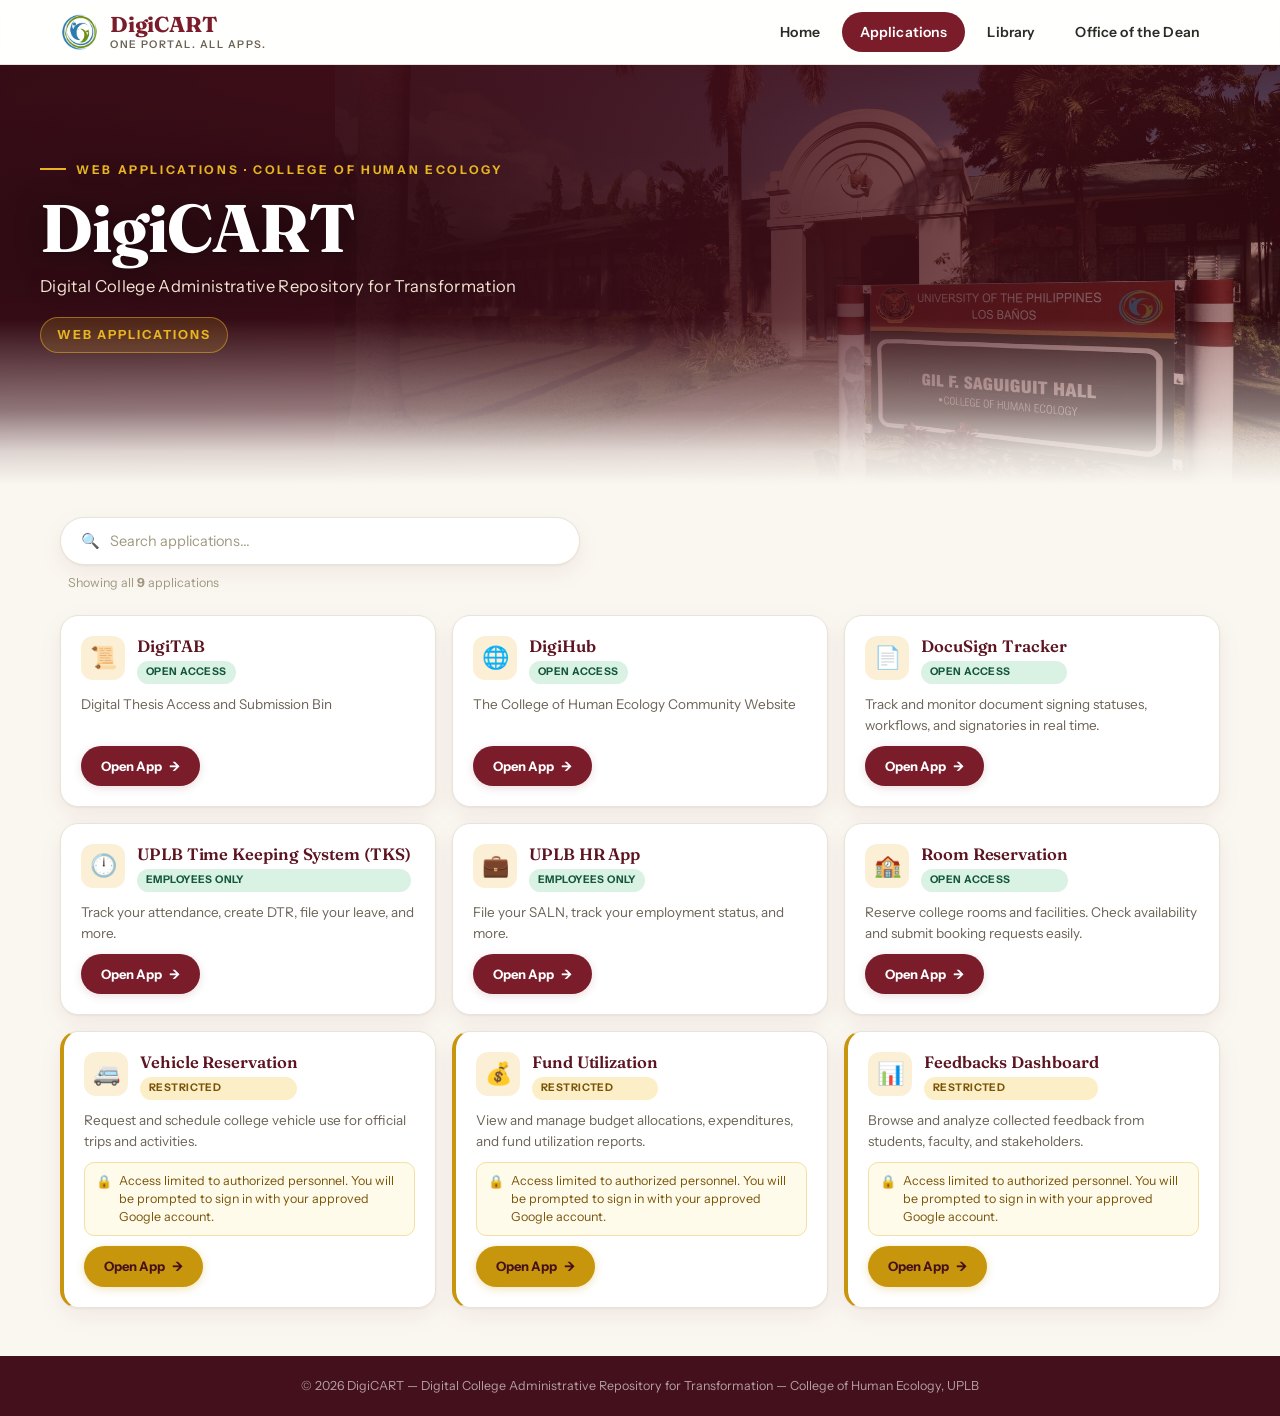
==== commit 2a706790: "Add Library link to navigation in apps.html" ====
--- a/apps.html
+++ b/apps.html
@@ -33,6 +33,7 @@
         <div class="nav-inner">
           <a href="index.html" class="nav-item">Home</a>
           <a href="apps.html" class="nav-item active" aria-current="page">Applications</a>
+          <a href="library.html" class="nav-item">Library</a>
           <a href="chedo.html" class="nav-item special-nav">Office of the Dean</a>
         </div>
       </nav>
--- a/css/style.css
+++ b/css/style.css
@@ -1,35 +1,48 @@
-/* =============================================
-   DigiCART – Main Stylesheet
-   Color Palette: Maroon #7B1C2A | Gold #C8960C | Dark Green #1B4332
-   ============================================= */
-
 *, *::before, *::after { box-sizing: border-box; margin: 0; padding: 0; }
 
 :root {
   --maroon:       #7B1C2A;
   --maroon-dark:  #5C1420;
+  --maroon-deeper:#43101B;
   --maroon-light: #9e2236;
   --gold:         #C8960C;
   --gold-light:   #e8b420;
+  --gold-pale:    #FBF0D6;
   --green:        #1B4332;
   --green-light:  #2D6A4F;
-  --cream:        #FBF8F2;
+  --cream:        #FAF7F1;
   --white:        #FFFFFF;
-  --gray-100:     #F5F5F0;
-  --gray-200:     #E8E5DC;
+  --gray-100:     #F5F4EF;
+  --gray-200:     #E9E4D9;
   --gray-400:     #A09880;
   --gray-600:     #6B6355;
   --gray-800:     #2C2A24;
-  --font-display: 'Playfair Display', Georgia, serif;
-  --font-body:    'Source Sans 3', Arial, sans-serif;
-  --radius-sm:    6px;
-  --radius-md:    10px;
-  --radius-lg:    16px;
-  --shadow-card:  0 2px 12px rgba(123,28,42,0.08), 0 1px 3px rgba(0,0,0,0.06);
-  --shadow-hover: 0 6px 24px rgba(123,28,42,0.16), 0 2px 8px rgba(0,0,0,0.08);
+  --font-display: 'Fraunces', 'Playfair Display', Georgia, serif;
+  --font-body:    'Instrument Sans', 'Source Sans 3', Arial, sans-serif;
+  --radius-sm:    10px;
+  --radius-md:    14px;
+  --radius-lg:    18px;
+  --shadow-card:  0 1px 2px rgba(44,42,36,0.05), 0 8px 24px rgba(123,28,42,0.07);
+  --shadow-hover: 0 2px 4px rgba(44,42,36,0.06), 0 14px 34px rgba(123,28,42,0.14);
 }
 
 html { scroll-behavior: smooth; }
+@media (prefers-reduced-motion: reduce) {
+  html { scroll-behavior: auto; }
+  *, *::before, *::after { animation: none !important; transition: none !important; }
+  /* Animated-in elements must not be left stuck at their start state. */
+  .hero-eyebrow,
+  .hero .logo-title,
+  .hero .logo-subtitle,
+  .hero .tagline,
+  .hero .back-btn,
+  #dc-today .dc-card {
+    opacity: 1 !important;
+    transform: none !important;
+  }
+  .hero-eyebrow::before { width: 26px !important; opacity: 1 !important; }
+  .hero-bg::before { transform: scale(1.0) !important; }
+}
 
 body {
   font-family: var(--font-body);
@@ -38,88 +51,300 @@
   min-height: 100vh;
   font-size: 15px;
   line-height: 1.6;
-}
-
-/* ── TOPBAR ── */
-.topbar {
-  display: flex;
-  justify-content: space-between;
-  align-items: center;
-  padding: 8px 24px;
-  background: var(--white);
+  -webkit-font-smoothing: antialiased;
+}
+
+/* Visible keyboard focus everywhere */
+:focus-visible {
+  outline: 3px solid var(--gold);
+  outline-offset: 2px;
+  border-radius: 6px;
+}
+
+/* Skip link for keyboard users */
+.skip-link {
+  position: absolute; left: 16px; top: -48px; z-index: 1000;
+  background: var(--gold-light); color: var(--maroon-deeper);
+  padding: 9px 16px; border-radius: 10px;
+  font-weight: 700; font-size: 13px; text-decoration: none;
+  transition: top 0.15s ease;
+}
+.skip-link:focus { top: 12px; }
+
+
+/* ── SITE HEADER (brand + nav) ── */
+.site-head {
+  position: sticky;
+  top: 0;
+  z-index: 100;
+  background: rgba(255,255,255,0.9);
+  -webkit-backdrop-filter: blur(10px);
+  backdrop-filter: blur(10px);
   border-bottom: 1px solid var(--gray-200);
-  font-size: 13px;
-  color: var(--gray-600);
-  position: relative;
-  min-height: 56px;
-}
-
-.topbar-left { display: flex; align-items: center; gap: 10px; }
-
-.topbar-center {
+}
+.site-head-inner {
+  max-width: 1200px;
+  margin: 0 auto;
+  padding: 10px 20px;
   display: flex;
   align-items: center;
-  gap: 10px;
-  position: absolute;
-  left: 50%;
-  transform: translateX(-50%);
-}
-.topbar-logo {
-  height: 40px;
+  justify-content: space-between;
+  gap: 16px;
+}
+
+.brand {
+  display: flex;
+  align-items: center;
+  gap: 11px;
+  text-decoration: none;
+  color: var(--maroon);
+  min-width: 0;
+}
+.brand-logo {
+  height: 42px;
   width: auto;
-  max-height: 40px;
+  max-height: 42px;
   object-fit: contain;
   display: block;
-}
-.topbar-college {
-  font-size: 16px;
+  flex-shrink: 0;
+}
+.brand-word { line-height: 1.05; min-width: 0; }
+.brand-word strong {
+  font-family: var(--font-display);
   font-weight: 700;
+  font-size: 1.35rem;
+  letter-spacing: -0.01em;
+  display: block;
   color: var(--maroon);
-  letter-spacing: 0.3px;
-  white-space: nowrap;
-}
-
-
-.weather {
+}
+.brand-word span {
+  display: block;
+  font-size: 10.5px;
+  font-weight: 600;
+  color: var(--gray-600);
+  letter-spacing: 0.14em;
+  text-transform: uppercase;
+  margin-top: 2px;
+}
+
+/* ── NAV (pill style, lives inside .site-head) ── */
+.apps-nav { min-width: 0; }
+.nav-inner {
   display: flex;
   align-items: center;
-  gap: 8px;
-  background: var(--gray-100);
-  border-radius: var(--radius-sm);
-  padding: 4px 10px;
-}
-.weather-icon { font-size: 20px; }
-.weather-info { display: flex; flex-direction: column; line-height: 1.2; }
-.weather-pct { font-weight: 700; font-size: 14px; color: var(--gray-800); }
-.weather-label { font-size: 11px; color: var(--gray-400); }
-
-.topbar-right { font-weight: 600; color: var(--gray-600); letter-spacing: 0.3px; }
-
-/* ── HERO ── */
+  gap: 4px;
+  overflow-x: auto;
+  scrollbar-width: none;
+  padding: 2px;
+}
+.nav-inner::-webkit-scrollbar { display: none; }
+
+.nav-item {
+  display: flex;
+  align-items: center;
+  padding: 9px 18px;
+  color: var(--gray-800);
+  text-decoration: none;
+  font-size: 14px;
+  font-weight: 600;
+  white-space: nowrap;
+  letter-spacing: 0.01em;
+  border-radius: 999px;
+  transition: background 0.18s, color 0.18s;
+}
+.nav-item:hover { background: var(--gold-pale); color: var(--maroon-dark); }
+.nav-item.active { background: var(--maroon); color: var(--white); }
+.nav-item.active:hover { background: var(--maroon-dark); color: var(--white); }
+.restricted-nav::after { content: ' 🔒'; font-size: 11px; }
+
+/* ── DROPDOWN NAV (kept for future use) ── */
+.nav-dropdown { position: relative; }
+.nav-dropdown-btn {
+  background: none; border: none; font-family: var(--font-body);
+  cursor: pointer; display: flex; align-items: center; gap: 6px; height: 100%;
+}
+.nav-chevron { font-size: 11px; transition: transform 0.2s; display: inline-block; }
+.nav-dropdown.open .nav-chevron { transform: rotate(180deg); }
+.nav-dropdown-menu {
+  display: none; position: absolute; top: 100%; left: 50%;
+  transform: translateX(-50%);
+  background: var(--white); border-radius: var(--radius-md);
+  box-shadow: 0 8px 32px rgba(0,0,0,0.18);
+  border: 1px solid var(--gray-200);
+  min-width: 280px; z-index: 999; overflow: hidden;
+  animation: dropdownFade 0.18s ease;
+}
+.nav-dropdown.open .nav-dropdown-menu { display: block; }
+@keyframes dropdownFade {
+  from { opacity: 0; transform: translateX(-50%) translateY(-6px); }
+  to   { opacity: 1; transform: translateX(-50%) translateY(0); }
+}
+.dropdown-item {
+  display: flex; align-items: center; gap: 12px; padding: 11px 16px;
+  text-decoration: none; color: var(--gray-800);
+  border-bottom: 1px solid var(--gray-100); transition: background 0.15s;
+}
+.dropdown-item:last-child { border-bottom: none; }
+.dropdown-item:hover { background: var(--gray-100); }
+.dd-icon { font-size: 20px; flex-shrink: 0; }
+.dd-text { display: flex; flex-direction: column; gap: 2px; }
+.dd-name { font-size: 13.5px; font-weight: 600; color: var(--maroon-dark); }
+.dd-badge {
+  display: inline-block; font-size: 10px; font-weight: 700; padding: 1px 7px;
+  border-radius: 20px; text-transform: uppercase; letter-spacing: 0.3px;
+  align-self: flex-start;
+}
+.dd-badge.open { background: #D1FAE5; color: #065F46; }
+.dd-badge.restricted { background: #FEF3C7; color: #92400E; }
+
+/* ── HERO (photo under a directional gradient, fading into the page) ── */
 .hero {
   position: relative;
-  text-align: center;
-  padding: 32px 24px 24px;
+  isolation: isolate;
+  text-align: left;
+  padding: clamp(48px, 8vw, 88px) 24px clamp(80px, 11vw, 132px);
   overflow: hidden;
-  background: var(--white);
-  border-bottom: 4px solid var(--maroon);
-}
-
+  color: var(--white);
+  /* Colour the hero fades into at its bottom edge. Overridden per page. */
+  --hero-fade: var(--cream);
+}
+
+/* Photo layer — assets/uplb-bg.jpg. Sits at full strength; the gradient
+   above it does the darkening, so the building stays legible. */
 .hero-bg {
   position: absolute;
   inset: 0;
+  z-index: -2;
+  background: linear-gradient(155deg, #3A0C16, #6B1723 55%, #8E2233); /* shown until the photo is added */
+  pointer-events: none;
+  overflow: hidden;
+}
+.hero-bg::before {
+  content: "";
+  position: absolute;
+  /* ── Turn the zoom up or down here ──
+     The photo is sized by HEIGHT (not cropped-to-fill), so the whole
+     building — including the "Gil F. Saguiguit Hall" sign — stays in
+     frame. It's anchored to the right; its left edge sits inside the
+     dark part of the overlay gradient below, so there's no hard seam.
+     Raise --hero-photo-height to bring more of the photo into view;
+     lower it to show more maroon on the left. */
+  --hero-photo-height: 150%;
+  --hero-zoom-start: 1.0;
+  --hero-zoom-end: 1.02;
+  inset: 0;
+  background: url('../assets/uplb-bg.jpg') right 40% / auto var(--hero-photo-height) no-repeat;
+  filter: grayscale(15%) contrast(1.05) saturate(0.95);
+  transform: scale(var(--hero-zoom-start));
+  animation: heroDrift 34s ease-in-out infinite alternate;
+}
+/* Gradient overlay — heaviest at the left where the wordmark sits,
+   opening up to the right so the photo reads, then fading out at the
+   bottom so the hero dissolves into the page instead of stopping at a line. */
+.hero-bg::after {
+  content: "";
+  position: absolute;
+  inset: 0;
   background:
-    url('assets/uplb-bg.jpg') center/cover no-repeat;
-  opacity: 0.08;
+    /* pool of shadow behind the headline */
+    radial-gradient(120% 95% at 18% 42%,
+      rgba(43,10,18,0.92) 0%,
+      rgba(58,13,23,0.72) 38%,
+      rgba(74,15,26,0.30) 68%,
+      transparent 100%),
+    /* left-to-right wash */
+    linear-gradient(100deg,
+      rgba(43,10,18,0.90) 0%,
+      rgba(74,15,26,0.72) 34%,
+      rgba(107,23,35,0.44) 62%,
+      rgba(123,28,42,0.24) 100%),
+    /* keeps the nav edge dark enough for the sticky header to sit on */
+    linear-gradient(to bottom, rgba(30,7,13,0.55) 0%, transparent 28%);
+}
+
+/* Bottom fade — hero melts into the page background. Lives on .hero so a
+   page can restyle .hero-bg's gradients without losing the fade. */
+.hero::after {
+  content: "";
+  position: absolute;
+  left: 0; right: 0; bottom: 0;
+  height: clamp(90px, 13vw, 170px);
+  z-index: 0;
   pointer-events: none;
-}
-
-.hero-content { position: relative; z-index: 1; }
+  background: linear-gradient(to bottom,
+    transparent 0%,
+    color-mix(in srgb, var(--hero-fade) 45%, transparent) 55%,
+    color-mix(in srgb, var(--hero-fade) 85%, transparent) 80%,
+    var(--hero-fade) 100%);
+}
+/* Fallback for browsers without color-mix() */
+@supports not (background: color-mix(in srgb, red 50%, transparent)) {
+  .hero::after {
+    background: linear-gradient(to bottom, transparent, var(--hero-fade));
+  }
+}
+
+@keyframes heroDrift {
+  from { transform: scale(var(--hero-zoom-start)) translate3d(0, 0, 0); }
+  to   { transform: scale(var(--hero-zoom-end)) translate3d(-0.6%, -0.8%, 0); }
+}
+
+.hero-content {
+  position: relative;
+  z-index: 1;
+  max-width: 1200px;
+  margin: 0 auto;
+  width: 100%;
+}
+
+/* ── Hero load sequence ──
+   Each line rises into place in order. Short, once, then done. */
+@keyframes heroRise {
+  from { opacity: 0; transform: translateY(16px); }
+  to   { opacity: 1; transform: translateY(0); }
+}
+@keyframes heroRule {
+  from { width: 0; opacity: 0; }
+  to   { width: 26px; opacity: 1; }
+}
+
+.hero-eyebrow,
+.hero .logo-title,
+.hero .logo-subtitle,
+.hero .tagline,
+.hero .back-btn {
+  opacity: 0;
+  animation: heroRise 0.62s cubic-bezier(0.22, 0.8, 0.3, 1) forwards;
+}
+.hero-eyebrow          { animation-delay: 0.06s; }
+.hero .logo-title      { animation-delay: 0.16s; }
+.hero .logo-subtitle   { animation-delay: 0.30s; }
+.hero .tagline         { animation-delay: 0.42s; }
+.hero .back-btn        { animation-delay: 0.52s; }
+
+.hero-eyebrow {
+  display: inline-flex;
+  align-items: center;
+  gap: 10px;
+  font-size: 12px;
+  font-weight: 700;
+  letter-spacing: 0.22em;
+  text-transform: uppercase;
+  color: var(--gold-light);
+  margin-bottom: 14px;
+  text-shadow: 0 1px 12px rgba(0,0,0,0.35);
+}
+.hero-eyebrow::before {
+  content: "";
+  width: 26px; height: 2px;
+  background: var(--gold-light);
+  flex-shrink: 0;
+  animation: heroRule 0.7s cubic-bezier(0.22, 0.8, 0.3, 1) 0.36s backwards;
+}
 
 .logo-wrap {
   display: flex;
   align-items: center;
-  justify-content: center;
   gap: 16px;
   margin-bottom: 6px;
 }
@@ -128,234 +353,156 @@
 
 .logo-title {
   font-family: var(--font-display);
-  font-size: clamp(2.8rem, 6vw, 4.5rem);
-  font-weight: 900;
-  color: var(--maroon);
-  letter-spacing: -1px;
-  line-height: 1;
+  font-size: clamp(2.6rem, 6vw, 4.2rem);
+  font-weight: 700;
+  color: var(--white);
+  letter-spacing: -0.015em;
+  line-height: 1.04;
+  text-shadow: 0 2px 30px rgba(0,0,0,0.45), 0 1px 3px rgba(0,0,0,0.25);
 }
 
 .logo-subtitle {
-  font-size: 15px;
-  color: var(--gray-600);
-  letter-spacing: 0.4px;
-  margin-bottom: 4px;
+  font-size: clamp(14px, 1.6vw, 16.5px);
+  color: rgba(255, 240, 224, 0.94);
+  letter-spacing: 0.02em;
+  margin-top: 10px;
+  max-width: 56ch;
+  text-shadow: 0 1px 16px rgba(0,0,0,0.45);
 }
 
 .tagline {
-  font-size: 14px;
+  display: inline-block;
+  font-size: 12.5px;
   font-weight: 700;
-  color: var(--maroon);
-  letter-spacing: 1px;
+  color: var(--gold-light);
+  letter-spacing: 0.16em;
   text-transform: uppercase;
-}
-
-/* ── NAV ── */
-.apps-nav {
-  background: var(--maroon);
-  position: sticky;
-  top: 0;
-  z-index: 100;
-  box-shadow: 0 2px 8px rgba(0,0,0,0.2);
-}
-
-.nav-inner {
-  display: flex;
-  align-items: stretch;
-  justify-content: center;
-  overflow-x: auto;
-  scrollbar-width: none;
-}
-.nav-inner::-webkit-scrollbar { display: none; }
-
-.nav-item {
-  display: flex;
-  align-items: center;
-  padding: 12px 22px;
-  color: rgba(255,255,255,0.85);
-  text-decoration: none;
-  font-size: 13.5px;
-  font-weight: 600;
-  white-space: nowrap;
-  letter-spacing: 0.3px;
-  border-right: 1px solid rgba(255,255,255,0.1);
-  transition: background 0.2s, color 0.2s;
-}
-.nav-item:hover, .nav-item.active { background: var(--gold); color: var(--white); }
-.restricted-nav::after { content: ' 🔒'; font-size: 11px; }
-
-/* ── DROPDOWN NAV ── */
-.nav-dropdown {
-  position: relative;
-}
-.nav-dropdown-btn {
-  background: none;
-  border: none;
-  font-family: var(--font-body);
-  cursor: pointer;
-  display: flex;
-  align-items: center;
-  gap: 6px;
-  height: 100%;
-}
-.nav-chevron {
-  font-size: 11px;
-  transition: transform 0.2s;
-  display: inline-block;
-}
-.nav-dropdown.open .nav-chevron { transform: rotate(180deg); }
-
-.nav-dropdown-menu {
-  display: none;
-  position: absolute;
-  top: 100%;
-  left: 50%;
-  transform: translateX(-50%);
-  background: var(--white);
-  border-radius: var(--radius-md);
-  box-shadow: 0 8px 32px rgba(0,0,0,0.18);
-  border: 1px solid var(--gray-200);
-  min-width: 280px;
-  z-index: 999;
-  overflow: hidden;
-  animation: dropdownFade 0.18s ease;
-}
-.nav-dropdown.open .nav-dropdown-menu { display: block; }
-
-@keyframes dropdownFade {
-  from { opacity: 0; transform: translateX(-50%) translateY(-6px); }
-  to   { opacity: 1; transform: translateX(-50%) translateY(0); }
-}
-
-.dropdown-item {
-  display: flex;
-  align-items: center;
-  gap: 12px;
-  padding: 11px 16px;
-  text-decoration: none;
-  color: var(--gray-800);
-  border-bottom: 1px solid var(--gray-100);
-  transition: background 0.15s;
-}
-.dropdown-item:last-child { border-bottom: none; }
-.dropdown-item:hover { background: var(--gray-100); }
-
-.dd-icon { font-size: 20px; flex-shrink: 0; }
-.dd-text { display: flex; flex-direction: column; gap: 2px; }
-.dd-name { font-size: 13.5px; font-weight: 600; color: var(--maroon-dark); }
-
-.dd-badge {
-  display: inline-block;
-  font-size: 10px;
-  font-weight: 700;
-  padding: 1px 7px;
-  border-radius: 20px;
-  text-transform: uppercase;
-  letter-spacing: 0.3px;
-  align-self: flex-start;
-}
-.dd-badge.open { background: #D1FAE5; color: #065F46; }
-.dd-badge.restricted { background: #FEF3C7; color: #92400E; }
-
-
-
-/* ── PAGE SECTIONS (Home / Applications) ── */
+  margin-top: 18px;
+  padding: 7px 16px;
+  border: 1px solid rgba(232,180,32,0.5);
+  border-radius: 999px;
+  background: rgba(232,180,32,0.14);
+  -webkit-backdrop-filter: blur(4px);
+  backdrop-filter: blur(4px);
+  transition: background 0.25s ease, border-color 0.25s ease;
+}
+.tagline:hover {
+  background: rgba(232,180,32,0.22);
+  border-color: rgba(232,180,32,0.8);
+}
+
+/* ── PAGE SECTIONS ── */
 .page-section {
   max-width: 1200px;
   margin: 0 auto;
-  padding: 28px 20px;
+  padding: 32px 20px 40px;
   animation: pageFade 0.25s ease;
 }
 @keyframes pageFade {
   from { opacity: 0; transform: translateY(8px); }
   to   { opacity: 1; transform: translateY(0); }
+}
+
+/* ── LIBRARY PAGE (no hero — app fills the rest of the viewport) ── */
+.library-page { display: flex; flex-direction: column; min-height: 100vh; }
+.library-main {
+  flex: 1 1 auto;
+  display: flex;
+  min-height: 0; /* let the flex child shrink below content size so it can scroll internally */
+}
+.library-frame-wrap {
+  position: relative;
+  flex: 1 1 auto;
+  width: 100%;
+  background: var(--white);
+}
+.library-frame { position: absolute; inset: 0; width: 100%; height: 100%; border: 0; }
+.library-loading {
+  position: absolute; inset: 0; z-index: 1;
+  display: flex; flex-direction: column; align-items: center; justify-content: center; gap: 10px;
+  color: var(--gray-600);
+  font-family: var(--font-body);
+  font-size: 14px;
+  background: var(--white);
+  text-align: center;
+  padding: 20px;
+}
+.library-loading .spin {
+  width: 28px; height: 28px;
+  border: 3px solid var(--gray-200);
+  border-top-color: var(--maroon);
+  border-radius: 50%;
+  animation: library-spin 0.8s linear infinite;
+}
+@keyframes library-spin { to { transform: rotate(360deg); } }
+.library-loading.hidden { display: none; }
+@media (prefers-reduced-motion: reduce) {
+  .library-loading .spin { animation: none; border-top-color: var(--maroon); }
 }
 
 /* ── HOME: SIDE-BY-SIDE GRID ── */
 .home-grid {
   display: grid;
   grid-template-columns: 1fr 1fr;
-  gap: 24px;
+  gap: 20px;
 }
 
 /* ── APPLICATIONS PAGE ── */
-.apps-page-wrap { display: flex; flex-direction: column; gap: 20px; }
+.apps-page-wrap { display: flex; flex-direction: column; gap: 22px; }
 
 /* ── SEARCH BAR ── */
-.search-wrap {
-  display: flex;
-  flex-direction: column;
-  gap: 8px;
-  max-width: 500px;
-}
+.search-wrap { display: flex; flex-direction: column; gap: 8px; max-width: 520px; }
 .search-box {
-  display: flex;
-  align-items: center;
-  gap: 10px;
+  display: flex; align-items: center; gap: 10px;
   background: var(--white);
-  border: 2px solid var(--gray-200);
-  border-radius: 30px;
-  padding: 10px 18px;
+  border: 1.5px solid var(--gray-200);
+  border-radius: 999px;
+  padding: 11px 20px;
   box-shadow: var(--shadow-card);
   transition: border-color 0.2s, box-shadow 0.2s;
 }
 .search-box:focus-within {
   border-color: var(--maroon);
-  box-shadow: 0 0 0 3px rgba(123,28,42,0.1);
-}
-.search-icon { font-size: 16px; flex-shrink: 0; }
+  box-shadow: 0 0 0 4px rgba(123,28,42,0.1);
+}
+.search-icon { font-size: 15px; flex-shrink: 0; }
 .search-input {
-  border: none;
-  outline: none;
-  flex: 1;
-  font-size: 14px;
-  font-family: var(--font-body);
-  color: var(--gray-800);
-  background: transparent;
+  border: none; outline: none; flex: 1;
+  font-size: 14.5px; font-family: var(--font-body);
+  color: var(--gray-800); background: transparent;
 }
 .search-input::placeholder { color: var(--gray-400); }
 .search-clear {
-  background: none;
-  border: none;
-  cursor: pointer;
-  color: var(--gray-400);
-  font-size: 13px;
-  padding: 2px 4px;
-  border-radius: 50%;
-  transition: background 0.15s, color 0.15s;
+  background: none; border: none; cursor: pointer;
+  color: var(--gray-400); font-size: 13px; padding: 4px 6px;
+  border-radius: 50%; transition: background 0.15s, color 0.15s;
 }
 .search-clear:hover { background: var(--gray-200); color: var(--gray-800); }
-.search-hint { font-size: 12.5px; color: var(--gray-400); padding-left: 6px; }
+.search-hint { font-size: 12.5px; color: var(--gray-400); padding-left: 8px; }
 
 /* ── NO RESULTS ── */
-.no-results {
-  text-align: center;
-  padding: 48px 20px;
-  color: var(--gray-400);
-}
+.no-results { text-align: center; padding: 48px 20px; color: var(--gray-400); }
 .no-results-icon { font-size: 40px; display: block; margin-bottom: 12px; }
 .no-results p { font-size: 15px; margin-bottom: 14px; color: var(--gray-600); }
 .no-results button {
-  padding: 8px 20px;
-  background: var(--maroon);
-  color: #fff;
-  border: none;
-  border-radius: var(--radius-sm);
-  font-size: 13px;
-  cursor: pointer;
-  font-family: var(--font-body);
+  padding: 10px 22px; background: var(--maroon); color: #fff;
+  border: none; border-radius: 999px; font-size: 13px; font-weight: 700;
+  cursor: pointer; font-family: var(--font-body);
+  transition: background 0.2s;
 }
 .no-results button:hover { background: var(--maroon-dark); }
 
 /* ── SECTION TITLE ── */
 .section-title {
   font-family: var(--font-display);
-  font-size: 1.4rem;
+  font-weight: 600;
+  font-size: 1.45rem;
   color: var(--maroon);
   margin-bottom: 16px;
   padding-bottom: 8px;
   border-bottom: 2px solid var(--gold);
   display: inline-block;
+  letter-spacing: -0.01em;
 }
 
 /* ── APP CARDS GRID ── */
@@ -369,7 +516,7 @@
 .app-card {
   background: var(--white);
   border-radius: var(--radius-lg);
-  border: 1.5px solid var(--gray-200);
+  border: 1px solid var(--gray-200);
   padding: 20px;
   box-shadow: var(--shadow-card);
   transition: box-shadow 0.25s, transform 0.2s, border-color 0.2s;
@@ -380,680 +527,443 @@
 .app-card:hover {
   box-shadow: var(--shadow-hover);
   transform: translateY(-2px);
-  border-color: var(--maroon-light);
+  border-color: rgba(158,34,54,0.45);
 }
 .app-card.restricted { border-left: 4px solid var(--gold); }
-.app-card.chedo-card {
-  border-left: 4px solid var(--green);
-  grid-column: 1 / -1;
-}
-
-.app-card-header {
-  display: flex;
-  align-items: flex-start;
-  gap: 12px;
-}
-.app-icon { font-size: 28px; flex-shrink: 0; line-height: 1; }
+.app-card.chedo-card { border-left: 4px solid var(--green); grid-column: 1 / -1; }
+
+.app-card-header { display: flex; align-items: flex-start; gap: 12px; }
+.app-icon {
+  font-size: 22px; flex-shrink: 0; line-height: 1;
+  width: 44px; height: 44px;
+  display: grid; place-items: center;
+  background: var(--gold-pale);
+  border-radius: 12px;
+}
 .app-meta { display: flex; flex-direction: column; gap: 4px; }
-.app-name { font-size: 16px; font-weight: 700; color: var(--maroon-dark); line-height: 1.2; }
-.app-desc { font-size: 13.5px; color: var(--gray-600); line-height: 1.5; flex: 1; }
+.app-name {
+  font-family: var(--font-display);
+  font-size: 16.5px; font-weight: 600;
+  color: var(--maroon-dark); line-height: 1.25;
+  letter-spacing: -0.005em;
+}
+.app-desc { font-size: 13.5px; color: var(--gray-600); line-height: 1.55; flex: 1; }
 
 /* ── BADGES ── */
 .access-badge {
   display: inline-block;
-  font-size: 11px;
-  font-weight: 700;
-  padding: 2px 8px;
-  border-radius: 20px;
-  letter-spacing: 0.3px;
-  text-transform: uppercase;
-}
-.access-badge.open { background: #D1FAE5; color: #065F46; }
-.access-badge.restricted { background: #FEF3C7; color: #92400E; }
-.access-badge.chedo { background: #D1FAE5; color: var(--green); }
+  font-size: 10.5px; font-weight: 700;
+  padding: 3px 9px; border-radius: 999px;
+  letter-spacing: 0.04em; text-transform: uppercase;
+}
+.access-badge.open { background: #D9F2E4; color: #14573B; }
+.access-badge.restricted { background: #FCEFC7; color: #7A5408; }
+.access-badge.chedo { background: #D9F2E4; color: var(--green); }
 .access-badge.small { font-size: 10px; padding: 1px 6px; }
 
 /* ── RESTRICTION NOTE ── */
 .restriction-note {
-  display: flex;
-  align-items: flex-start;
-  gap: 6px;
-  background: #FFFBEB;
-  border: 1px solid #FDE68A;
+  display: flex; align-items: flex-start; gap: 7px;
+  background: #FFFBEB; border: 1px solid #F3E0A4;
   border-radius: var(--radius-sm);
-  padding: 8px 10px;
-  font-size: 12.5px;
-  color: #92400E;
-  line-height: 1.4;
-}
-.restriction-note.chedo-note {
-  background: #F0FDF4;
-  border-color: #86EFAC;
-  color: #166534;
-}
+  padding: 9px 11px; font-size: 12.5px; color: #7A5408; line-height: 1.45;
+}
+.restriction-note.chedo-note { background: #F0FDF4; border-color: #A9E6BE; color: #14573B; }
 .restriction-note.small { font-size: 11.5px; padding: 6px 8px; }
 .lock { flex-shrink: 0; font-size: 13px; }
 
 /* ── APP BUTTONS ── */
 .app-btn {
-  display: inline-flex;
-  align-items: center;
-  gap: 6px;
-  padding: 9px 18px;
-  background: var(--maroon);
-  color: var(--white);
-  font-weight: 700;
-  font-size: 13px;
-  border-radius: var(--radius-sm);
-  text-decoration: none;
-  border: none;
-  cursor: pointer;
-  transition: background 0.2s, transform 0.15s;
-  margin-top: auto;
-  align-self: flex-start;
+  display: inline-flex; align-items: center; gap: 7px;
+  padding: 10px 20px;
+  background: var(--maroon); color: var(--white);
+  font-weight: 700; font-size: 13px;
+  border-radius: 999px;
+  text-decoration: none; border: none; cursor: pointer;
+  transition: background 0.2s, transform 0.15s, box-shadow 0.2s;
+  margin-top: auto; align-self: flex-start;
   font-family: var(--font-body);
-}
-.app-btn:hover { background: var(--maroon-dark); transform: translateX(2px); }
+  box-shadow: 0 2px 8px rgba(123,28,42,0.16);
+}
+.app-btn:hover { background: var(--maroon-dark); transform: translateY(-1px); box-shadow: var(--shadow-hover); }
 .app-btn .arrow { transition: transform 0.2s; }
 .app-btn:hover .arrow { transform: translateX(3px); }
 
-.restricted-btn { background: var(--gold); color: var(--gray-800); }
+.restricted-btn { background: var(--gold); color: var(--maroon-deeper); box-shadow: 0 2px 8px rgba(200,150,12,0.28); }
 .restricted-btn:hover { background: #a57a09; color: var(--white); }
 
-.chedo-btn {
-  background: var(--green);
-  width: 100%;
-  justify-content: center;
-  padding: 11px 20px;
-}
+.chedo-btn { background: var(--green); width: 100%; justify-content: center; padding: 12px 20px; }
 .chedo-btn:hover { background: var(--green-light); }
-
-.sub-btn { background: var(--green); font-size: 12px; padding: 7px 14px; }
+.sub-btn { background: var(--green); font-size: 12px; padding: 8px 16px; }
 .sub-btn:hover { background: var(--green-light); }
 
-
 /* ── CHE DO PORTAL HIDDEN/REVEAL ── */
-.chedo-hidden {
-  display: none;
-}
-.chedo-revealed {
-  display: flex;
-  animation: chedoReveal 0.4s ease;
-}
+.chedo-hidden { display: none; }
+.chedo-revealed { display: flex; animation: chedoReveal 0.4s ease; }
 @keyframes chedoReveal {
   from { opacity: 0; transform: translateY(16px); }
   to   { opacity: 1; transform: translateY(0); }
 }
 
-
 .chedo-subapps {
-  display: none;
-  flex-direction: column;
-  gap: 12px;
-  margin-top: 4px;
-  padding-top: 16px;
-  border-top: 2px dashed var(--green-light);
+  display: none; flex-direction: column; gap: 12px;
+  margin-top: 4px; padding-top: 16px;
 }
 .chedo-subapps.open { display: flex; }
-
 .subapps-label {
-  font-size: 11px;
-  font-weight: 700;
-  text-transform: uppercase;
-  letter-spacing: 1px;
-  color: var(--green);
-  margin-bottom: 4px;
-}
-
+  font-size: 11px; font-weight: 700; text-transform: uppercase;
+  letter-spacing: 0.1em; color: var(--green); margin-bottom: 4px;
+}
 .sub-app-card {
-  background: var(--gray-100);
-  border-radius: var(--radius-md);
-  border: 1px solid #D1FAE5;
-  padding: 14px;
-  display: flex;
-  flex-direction: column;
-  gap: 8px;
-}
-
-.sub-app-header {
-  display: flex;
-  align-items: center;
-  gap: 10px;
-}
+  background: var(--gray-100); border-radius: var(--radius-md);
+  border: 1px solid #D1FAE5; padding: 14px;
+  display: flex; flex-direction: column; gap: 8px;
+}
+.sub-app-header { display: flex; align-items: center; gap: 10px; }
 .sub-icon { font-size: 20px; }
 .sub-name { font-size: 14px; font-weight: 700; color: var(--green); }
 .sub-desc { font-size: 12.5px; color: var(--gray-600); }
 
-/* ── SIDEBAR ── */
+/* ── SIDEBAR / HOME CARDS ── */
 .sidebar { display: flex; flex-direction: column; gap: 16px; }
-
 .sidebar-card {
   border-radius: var(--radius-lg);
-  padding: 20px;
+  padding: 22px;
   box-shadow: var(--shadow-card);
 }
 
 /* Events card */
 .events-card {
-  background: var(--maroon);
+  position: relative;
+  overflow: hidden;
+  background: linear-gradient(150deg, var(--maroon-dark), var(--maroon) 60%, var(--maroon-light));
   color: var(--white);
+  border: 1px solid rgba(255,255,255,0.06);
 }
 .events-card .sidebar-title {
   font-family: var(--font-display);
-  font-size: 1.2rem;
+  font-size: 1.25rem;
+  font-weight: 600;
   color: var(--white);
   margin-bottom: 14px;
-  font-weight: 700;
-}
-
+}
 .event-month {
-  font-size: 13px;
-  font-weight: 700;
+  font-size: 12px; font-weight: 700;
   color: var(--gold-light);
-  text-transform: uppercase;
-  letter-spacing: 1px;
-  margin: 10px 0 8px;
-}
-
+  text-transform: uppercase; letter-spacing: 0.12em;
+  margin: 12px 0 8px;
+}
 .event-item {
-  display: flex;
-  align-items: flex-start;
-  gap: 14px;
-  padding: 7px 0;
+  display: flex; align-items: flex-start; gap: 14px;
+  padding: 8px 0;
   border-bottom: 1px solid rgba(255,255,255,0.1);
 }
 .event-item:last-child { border-bottom: none; }
 .event-day {
-  font-size: 15px;
-  font-weight: 700;
-  color: var(--gold-light);
-  min-width: 24px;
-  flex-shrink: 0;
-}
-.event-name { font-size: 13.5px; color: rgba(255,255,255,0.9); line-height: 1.4; }
+  font-size: 15px; font-weight: 700;
+  color: var(--gold-light); min-width: 26px; flex-shrink: 0;
+  font-variant-numeric: tabular-nums;
+}
+.event-name { font-size: 13.5px; color: rgba(255,255,255,0.92); line-height: 1.4; }
 .event-name sup { font-size: 10px; }
 
-/* Past events — dimmed / grayed out */
 .event-item.event-past { opacity: 0.45; }
 .event-item.event-past .event-day  { color: rgba(255,255,255,0.5); }
 .event-item.event-past .event-name { color: rgba(255,255,255,0.5); }
 
-/* Next upcoming event — highlighted */
 .event-item.event-next {
-  background: rgba(200,150,12,0.18);
-  border: 1px solid rgba(232,180,32,0.5);
+  background: rgba(232,180,32,0.14);
+  border: 1px solid rgba(232,180,32,0.45);
   border-left: 3px solid var(--gold-light);
-  border-radius: 8px;
+  border-radius: 12px;
   padding: 10px 12px;
   margin: 6px 0;
 }
 .event-item.event-next .event-day  { color: var(--gold-light); }
 .event-item.event-next .event-name { color: var(--white); font-weight: 600; }
 .event-badge {
-  margin-left: auto;
-  align-self: flex-start;
-  flex-shrink: 0;
-  font-size: 9.5px;
-  font-weight: 700;
-  letter-spacing: 0.6px;
+  margin-left: auto; align-self: flex-start; flex-shrink: 0;
+  font-size: 9.5px; font-weight: 700; letter-spacing: 0.06em;
   text-transform: uppercase;
-  background: var(--gold-light);
-  color: var(--maroon-dark);
-  padding: 2px 8px;
-  border-radius: 20px;
-  white-space: nowrap;
+  background: var(--gold-light); color: var(--maroon-deeper);
+  padding: 3px 9px; border-radius: 999px; white-space: nowrap;
 }
 
 /* DigiHUB reference card */
 .digihub-card {
   position: relative;
-  display: flex;
-  flex-direction: column;
-  align-items: center;
-  justify-content: center;
+  display: flex; flex-direction: column;
+  align-items: center; justify-content: center;
   text-align: center;
   background: var(--white);
   border: 1px solid var(--gray-200);
-  border-top: 4px solid var(--gold);
   overflow: hidden;
 }
 .digihub-card::before {
   content: "";
-  position: absolute;
-  inset: 0;
+  position: absolute; inset: 0;
   background:
-    radial-gradient(circle at 88% 12%, rgba(200,150,12,0.07), transparent 42%),
+    radial-gradient(circle at 88% 12%, rgba(200,150,12,0.08), transparent 42%),
     radial-gradient(circle at 8% 92%, rgba(123,28,42,0.06), transparent 45%);
   pointer-events: none;
 }
 .digihub-card > * { position: relative; z-index: 1; }
-
 .digihub-emblem {
-  display: flex;
-  align-items: center;
-  justify-content: center;
-  width: 56px;
-  height: 56px;
-  margin-bottom: 14px;
-  border-radius: 50%;
-  background: var(--cream);
+  display: flex; align-items: center; justify-content: center;
+  width: 56px; height: 56px; margin-bottom: 14px;
+  border-radius: 18px;
+  background: var(--gold-pale);
   border: 1px solid var(--gray-200);
   color: var(--maroon);
 }
-
 .digihub-title {
   font-family: var(--font-display);
-  font-size: 1.45rem;
-  font-weight: 900;
-  color: var(--maroon);
-  letter-spacing: 0.3px;
-  margin-bottom: 6px;
+  font-size: 1.5rem; font-weight: 700;
+  color: var(--maroon); letter-spacing: -0.01em; margin-bottom: 6px;
 }
 .digihub-title::after {
   content: "";
-  display: block;
-  width: 46px;
-  height: 2px;
-  margin: 10px auto 0;
-  background: var(--gold);
-  border-radius: 2px;
-}
-
+  display: block; width: 46px; height: 2px;
+  margin: 10px auto 0; background: var(--gold); border-radius: 2px;
+}
 .digihub-text {
-  max-width: 340px;
-  margin: 14px 0 22px;
-  font-size: 14.5px;
-  line-height: 1.65;
-  color: var(--gray-600);
+  max-width: 340px; margin: 14px 0 22px;
+  font-size: 14.5px; line-height: 1.65; color: var(--gray-600);
 }
 .digihub-inline-link {
-  color: var(--maroon);
-  font-weight: 600;
-  text-decoration: none;
+  color: var(--maroon); font-weight: 600; text-decoration: none;
   border-bottom: 1.5px solid var(--gold);
   transition: color 0.2s, border-color 0.2s;
 }
-.digihub-inline-link:hover {
-  color: var(--maroon-dark);
-  border-color: var(--maroon-dark);
-}
-
+.digihub-inline-link:hover { color: var(--maroon-dark); border-color: var(--maroon-dark); }
 .digihub-btn {
-  display: inline-flex;
-  align-items: center;
-  gap: 8px;
-  padding: 11px 24px;
-  background: var(--maroon);
-  color: var(--white);
-  font-family: var(--font-body);
-  font-size: 14px;
-  font-weight: 600;
-  letter-spacing: 0.3px;
-  text-decoration: none;
-  border-radius: 30px;
+  display: inline-flex; align-items: center; gap: 8px;
+  padding: 12px 26px;
+  background: var(--maroon); color: var(--white);
+  font-family: var(--font-body); font-size: 14px; font-weight: 600;
+  letter-spacing: 0.02em; text-decoration: none;
+  border-radius: 999px;
   box-shadow: 0 2px 8px rgba(123,28,42,0.18);
   transition: background 0.2s, transform 0.2s, box-shadow 0.2s;
 }
-.digihub-btn:hover {
-  background: var(--maroon-dark);
-  transform: translateY(-2px);
-  box-shadow: var(--shadow-hover);
-}
+.digihub-btn:hover { background: var(--maroon-dark); transform: translateY(-2px); box-shadow: var(--shadow-hover); }
 .digihub-arrow { transition: transform 0.2s; }
 .digihub-btn:hover .digihub-arrow { transform: translateX(4px); }
 
 /* ── RESTRICTED ACCESS MODAL ── */
 #restricted-modal {
-  position: fixed;
-  inset: 0;
-  z-index: 10000;
-  display: flex;
-  align-items: center;
-  justify-content: center;
-  opacity: 0;
-  transition: opacity 0.25s ease;
+  position: fixed; inset: 0; z-index: 10000;
+  display: flex; align-items: center; justify-content: center;
+  padding: 16px;
+  opacity: 0; transition: opacity 0.25s ease;
 }
 #restricted-modal.modal-visible { opacity: 1; }
 
 .modal-backdrop {
-  position: absolute;
-  inset: 0;
-  background: rgba(0, 0, 0, 0.55);
-  backdrop-filter: blur(3px);
+  position: absolute; inset: 0;
+  background: rgba(43,16,10,0.55);
+  -webkit-backdrop-filter: blur(4px);
+  backdrop-filter: blur(4px);
 }
 
 .modal-box {
   position: relative;
   background: var(--white);
-  border-radius: 18px;
-  padding: 36px 32px 28px;
-  max-width: 420px;
-  width: 90%;
-  box-shadow: 0 20px 60px rgba(0,0,0,0.25);
+  border-radius: 22px;
+  padding: 34px 30px 26px;
+  max-width: 430px; width: 100%;
+  box-shadow: 0 24px 64px rgba(43,16,10,0.32);
   transform: translateY(16px);
   transition: transform 0.25s ease;
   text-align: center;
-}
-#restricted-modal.modal-visible .modal-box {
-  transform: translateY(0);
-}
-
-.modal-icon {
-  font-size: 44px;
-  margin-bottom: 12px;
-  line-height: 1;
-}
-
+  max-height: 90vh;
+  overflow-y: auto;
+}
+#restricted-modal.modal-visible .modal-box { transform: translateY(0); }
+
+.modal-icon { font-size: 42px; margin-bottom: 12px; line-height: 1; }
 .modal-title {
   font-family: var(--font-display);
-  font-size: 1.3rem;
+  font-weight: 600;
+  font-size: 1.35rem;
   color: var(--maroon);
   margin-bottom: 4px;
-}
-
+  letter-spacing: -0.01em;
+}
 .modal-app-name {
-  font-size: 13px;
-  font-weight: 700;
-  color: var(--gold);
-  text-transform: uppercase;
-  letter-spacing: 0.8px;
-  margin-bottom: 20px;
-}
-
+  font-size: 12.5px; font-weight: 700; color: var(--gold);
+  text-transform: uppercase; letter-spacing: 0.1em; margin-bottom: 20px;
+}
 .modal-body {
   background: var(--gray-100);
-  border-radius: 10px;
+  border-radius: 14px;
   padding: 16px;
-  margin-bottom: 24px;
+  margin-bottom: 22px;
   text-align: left;
 }
-
 .modal-body > p {
-  font-size: 13.5px;
-  color: var(--gray-600);
-  margin-bottom: 14px;
-  text-align: center;
-}
-
-.modal-steps {
-  display: flex;
-  flex-direction: column;
-  gap: 10px;
-}
-
+  font-size: 13.5px; color: var(--gray-600);
+  margin-bottom: 14px; text-align: center;
+}
+.modal-steps { display: flex; flex-direction: column; gap: 10px; }
 .modal-step {
-  display: flex;
-  align-items: flex-start;
-  gap: 10px;
-  font-size: 13px;
-  color: var(--gray-800);
-  line-height: 1.45;
-}
-
+  display: flex; align-items: flex-start; gap: 10px;
+  font-size: 13px; color: var(--gray-800); line-height: 1.45;
+}
 .step-num {
-  background: var(--maroon);
-  color: white;
-  font-size: 11px;
-  font-weight: 700;
-  width: 20px;
-  height: 20px;
-  border-radius: 50%;
-  display: flex;
-  align-items: center;
-  justify-content: center;
-  flex-shrink: 0;
-  margin-top: 1px;
-}
-
-.modal-actions {
-  display: flex;
-  gap: 10px;
-  justify-content: center;
-}
-
+  background: var(--maroon); color: white;
+  font-size: 11px; font-weight: 700;
+  width: 20px; height: 20px; border-radius: 50%;
+  display: flex; align-items: center; justify-content: center;
+  flex-shrink: 0; margin-top: 1px;
+}
+.modal-actions { display: flex; gap: 10px; justify-content: center; }
 .modal-btn {
-  padding: 10px 24px;
-  border-radius: var(--radius-sm);
-  font-size: 14px;
-  font-weight: 700;
-  font-family: var(--font-body);
-  cursor: pointer;
-  border: none;
+  padding: 11px 24px; border-radius: 999px;
+  font-size: 14px; font-weight: 700; font-family: var(--font-body);
+  cursor: pointer; border: none;
   transition: background 0.2s, transform 0.15s;
 }
 .modal-btn:hover { transform: translateY(-1px); }
-
-.modal-btn.cancel {
-  background: var(--gray-200);
-  color: var(--gray-800);
-  flex: 1;
-}
+.modal-btn.cancel { background: var(--gray-200); color: var(--gray-800); flex: 1; }
 .modal-btn.cancel:hover { background: var(--gray-400); color: white; }
-
 .modal-btn.continue {
-  background: var(--maroon);
-  color: white;
-  flex: 2;
-  display: flex;
-  align-items: center;
-  justify-content: center;
-  gap: 6px;
+  background: var(--maroon); color: white; flex: 2;
+  display: flex; align-items: center; justify-content: center; gap: 6px;
 }
 .modal-btn.continue:hover { background: var(--maroon-dark); }
 
 /* ── EMAIL VERIFICATION MODAL ── */
 #email-verify-modal {
-  position: fixed;
-  inset: 0;
-  z-index: 10000;
-  display: flex;
-  align-items: center;
-  justify-content: center;
-  opacity: 0;
-  transition: opacity 0.25s ease;
+  position: fixed; inset: 0; z-index: 10000;
+  display: flex; align-items: center; justify-content: center;
+  padding: 16px;
+  opacity: 0; transition: opacity 0.25s ease;
 }
 #email-verify-modal.modal-visible { opacity: 1; }
 
 .ev-backdrop {
-  position: absolute;
-  inset: 0;
-  background: rgba(0, 0, 0, 0.55);
-  backdrop-filter: blur(3px);
-}
-
+  position: absolute; inset: 0;
+  background: rgba(43,16,10,0.55);
+  -webkit-backdrop-filter: blur(4px);
+  backdrop-filter: blur(4px);
+}
 .ev-box {
-  position: relative;
-  background: var(--white);
-  border-radius: 18px;
-  padding: 36px 32px 28px;
-  max-width: 440px;
-  width: 90%;
-  box-shadow: 0 20px 60px rgba(0,0,0,0.25);
-  transform: translateY(16px);
-  transition: transform 0.25s ease;
+  position: relative; background: var(--white);
+  border-radius: 22px;
+  padding: 34px 30px 26px;
+  max-width: 440px; width: 100%;
+  box-shadow: 0 24px 64px rgba(43,16,10,0.32);
+  transform: translateY(16px); transition: transform 0.25s ease;
   text-align: center;
+  max-height: 90vh; overflow-y: auto;
 }
 #email-verify-modal.modal-visible .ev-box { transform: translateY(0); }
-
-.ev-icon { font-size: 44px; margin-bottom: 12px; line-height: 1; }
-
+.ev-icon { font-size: 42px; margin-bottom: 12px; line-height: 1; }
 .ev-title {
-  font-family: var(--font-display);
-  font-size: 1.3rem;
-  color: var(--maroon);
-  margin-bottom: 6px;
-}
-
-.ev-subtitle {
-  font-size: 13px;
-  color: var(--gray-600);
-  margin-bottom: 20px;
-  line-height: 1.5;
-}
-
-.ev-input-wrap {
-  display: flex;
-  flex-direction: column;
-  gap: 8px;
-  margin-bottom: 20px;
-  text-align: left;
-}
-
+  font-family: var(--font-display); font-weight: 600;
+  font-size: 1.35rem; color: var(--maroon); margin-bottom: 6px;
+  letter-spacing: -0.01em;
+}
+.ev-subtitle { font-size: 13px; color: var(--gray-600); margin-bottom: 20px; line-height: 1.5; }
+.ev-input-wrap { display: flex; flex-direction: column; gap: 8px; margin-bottom: 20px; text-align: left; }
 .ev-label {
-  font-size: 12px;
-  font-weight: 700;
-  color: var(--gray-600);
-  text-transform: uppercase;
-  letter-spacing: 0.5px;
-}
-
+  font-size: 11.5px; font-weight: 700; color: var(--gray-600);
+  text-transform: uppercase; letter-spacing: 0.06em;
+}
 .ev-input {
-  width: 100%;
-  padding: 11px 14px;
-  border: 2px solid var(--gray-200);
-  border-radius: var(--radius-sm);
-  font-size: 14px;
-  font-family: var(--font-body);
-  color: var(--gray-800);
-  transition: border-color 0.2s, box-shadow 0.2s;
-  outline: none;
-}
-.ev-input:focus {
-  border-color: var(--maroon);
-  box-shadow: 0 0 0 3px rgba(123,28,42,0.1);
-}
-.ev-input.ev-error {
-  border-color: #dc2626;
-  box-shadow: 0 0 0 3px rgba(220,38,38,0.1);
-}
-
+  width: 100%; padding: 12px 14px;
+  border: 1.5px solid var(--gray-200); border-radius: 12px;
+  font-size: 14px; font-family: var(--font-body); color: var(--gray-800);
+  transition: border-color 0.2s, box-shadow 0.2s; outline: none;
+}
+.ev-input:focus { border-color: var(--maroon); box-shadow: 0 0 0 4px rgba(123,28,42,0.1); }
+.ev-input.ev-error { border-color: #dc2626; box-shadow: 0 0 0 4px rgba(220,38,38,0.1); }
 .ev-error-msg {
-  font-size: 12px;
-  color: #dc2626;
-  font-weight: 600;
-  display: none;
-  gap: 4px;
-  align-items: center;
+  font-size: 12px; color: #dc2626; font-weight: 600;
+  display: none; gap: 4px; align-items: center;
 }
 .ev-error-msg.show { display: flex; }
-
 .ev-hint {
-  font-size: 11.5px;
-  color: var(--gray-400);
-  background: var(--gray-100);
-  border-radius: var(--radius-sm);
-  padding: 8px 12px;
-  text-align: left;
-  margin-bottom: 20px;
+  font-size: 11.5px; color: var(--gray-400);
+  background: var(--gray-100); border-radius: 12px;
+  padding: 9px 12px; text-align: left; margin-bottom: 20px;
 }
 .ev-hint strong { color: var(--maroon); }
-
-.ev-actions {
-  display: flex;
-  gap: 10px;
-  justify-content: center;
-}
-
+.ev-actions { display: flex; gap: 10px; justify-content: center; }
 .ev-btn {
-  padding: 10px 24px;
-  border-radius: var(--radius-sm);
-  font-size: 14px;
-  font-weight: 700;
-  font-family: var(--font-body);
-  cursor: pointer;
-  border: none;
+  padding: 11px 24px; border-radius: 999px;
+  font-size: 14px; font-weight: 700; font-family: var(--font-body);
+  cursor: pointer; border: none;
   transition: background 0.2s, transform 0.15s;
 }
 .ev-btn:hover { transform: translateY(-1px); }
-
-.ev-btn.cancel {
-  background: var(--gray-200);
-  color: var(--gray-800);
-  flex: 1;
-}
+.ev-btn.cancel { background: var(--gray-200); color: var(--gray-800); flex: 1; }
 .ev-btn.cancel:hover { background: var(--gray-400); color: white; }
-
 .ev-btn.verify {
-  background: var(--maroon);
-  color: white;
-  flex: 2;
-  display: flex;
-  align-items: center;
-  justify-content: center;
-  gap: 6px;
+  background: var(--maroon); color: white; flex: 2;
+  display: flex; align-items: center; justify-content: center; gap: 6px;
 }
 .ev-btn.verify:hover { background: var(--maroon-dark); }
-.ev-btn.verify:disabled {
-  background: var(--gray-400);
-  cursor: not-allowed;
-  transform: none;
-}
+.ev-btn.verify:disabled { background: var(--gray-400); cursor: not-allowed; transform: none; }
 
 /* ── CHE DO RESTRICTED MODAL ── */
 #chedo-restricted-modal {
-  position: fixed;
-  inset: 0;
-  z-index: 10000;
-  display: flex;
-  align-items: center;
-  justify-content: center;
-  opacity: 0;
-  transition: opacity 0.25s ease;
+  position: fixed; inset: 0; z-index: 10000;
+  display: flex; align-items: center; justify-content: center;
+  padding: 16px;
+  opacity: 0; transition: opacity 0.25s ease;
 }
 #chedo-restricted-modal.modal-visible { opacity: 1; }
-
-.chedo-modal-box {
-  border-top: 4px solid #2D6A4F;
-}
-
-.chedo-modal-title {
-  color: #1B4332 !important;
-}
-
-.chedo-modal-app-name {
-  color: #C8960C !important;
-}
-
-.chedo-step-num {
-  background: #2D6A4F !important;
-}
-
-.chedo-continue-btn {
-  background: #1B4332 !important;
-}
-.chedo-continue-btn:hover {
-  background: #0D2B1F !important;
-}
-
-#chedo-restricted-modal .modal-box {
-  transform: translateY(16px);
-  transition: transform 0.25s ease;
-}
-#chedo-restricted-modal.modal-visible .modal-box {
-  transform: translateY(0);
-}
+.chedo-modal-box { border-top: 5px solid #2D6A4F; }
+.chedo-modal-title { color: #1B4332 !important; }
+.chedo-modal-app-name { color: #C8960C !important; }
+.chedo-step-num { background: #2D6A4F !important; }
+.chedo-continue-btn { background: #1B4332 !important; }
+.chedo-continue-btn:hover { background: #0D2B1F !important; }
+#chedo-restricted-modal .modal-box { transform: translateY(16px); transition: transform 0.25s ease; }
+#chedo-restricted-modal.modal-visible .modal-box { transform: translateY(0); }
 
 /* ── FOOTER ── */
 .site-footer {
   text-align: center;
-  padding: 16px;
-  background: var(--maroon-dark);
-  color: rgba(255,255,255,0.55);
-  font-size: 12px;
+  padding: 20px 16px;
+  background: var(--maroon-deeper);
+  color: rgba(255,255,255,0.6);
+  font-size: 12.5px;
   margin-top: 8px;
 }
+.site-footer a { color: rgba(255,255,255,0.75); }
 
 /* ── RESPONSIVE ── */
 @media (max-width: 900px) {
   .home-grid { grid-template-columns: 1fr; }
 }
 
+@media (max-width: 720px) {
+  .site-head-inner { flex-wrap: wrap; justify-content: center; padding: 10px 12px 8px; }
+  .apps-nav { width: 100%; }
+  .nav-inner { justify-content: center; }
+}
+
 @media (max-width: 600px) {
-  .logo-title { font-size: 2.5rem; }
+  /* Text spans the full width here, so the dark pool centres and deepens
+     to keep the wordmark and subtitle legible across the whole line. */
+  .hero-bg::after {
+    background:
+      radial-gradient(140% 90% at 50% 45%,
+        rgba(43,10,18,0.94) 0%,
+        rgba(58,13,23,0.82) 45%,
+        rgba(74,15,26,0.55) 75%,
+        rgba(107,23,35,0.38) 100%),
+      linear-gradient(to bottom, rgba(30,7,13,0.6) 0%, transparent 30%);
+  }
+  .hero { padding-left: 18px; padding-right: 18px; }
   .apps-grid { grid-template-columns: 1fr; }
-  .topbar { flex-direction: column; gap: 4px; align-items: flex-start; }
-  .topbar-center { position: static; transform: none; }
   .search-wrap { max-width: 100%; }
-  .modal-box { padding: 28px 20px 22px; }
-  .modal-actions { flex-direction: column; }
-}
+  .modal-box, .ev-box { padding: 26px 20px 20px; }
+  .modal-actions, .ev-actions { flex-direction: column; }
+  .modal-btn, .ev-btn { width: 100%; }
+  .brand-logo { height: 36px; }
+  .brand-word strong { font-size: 1.2rem; }
+}
